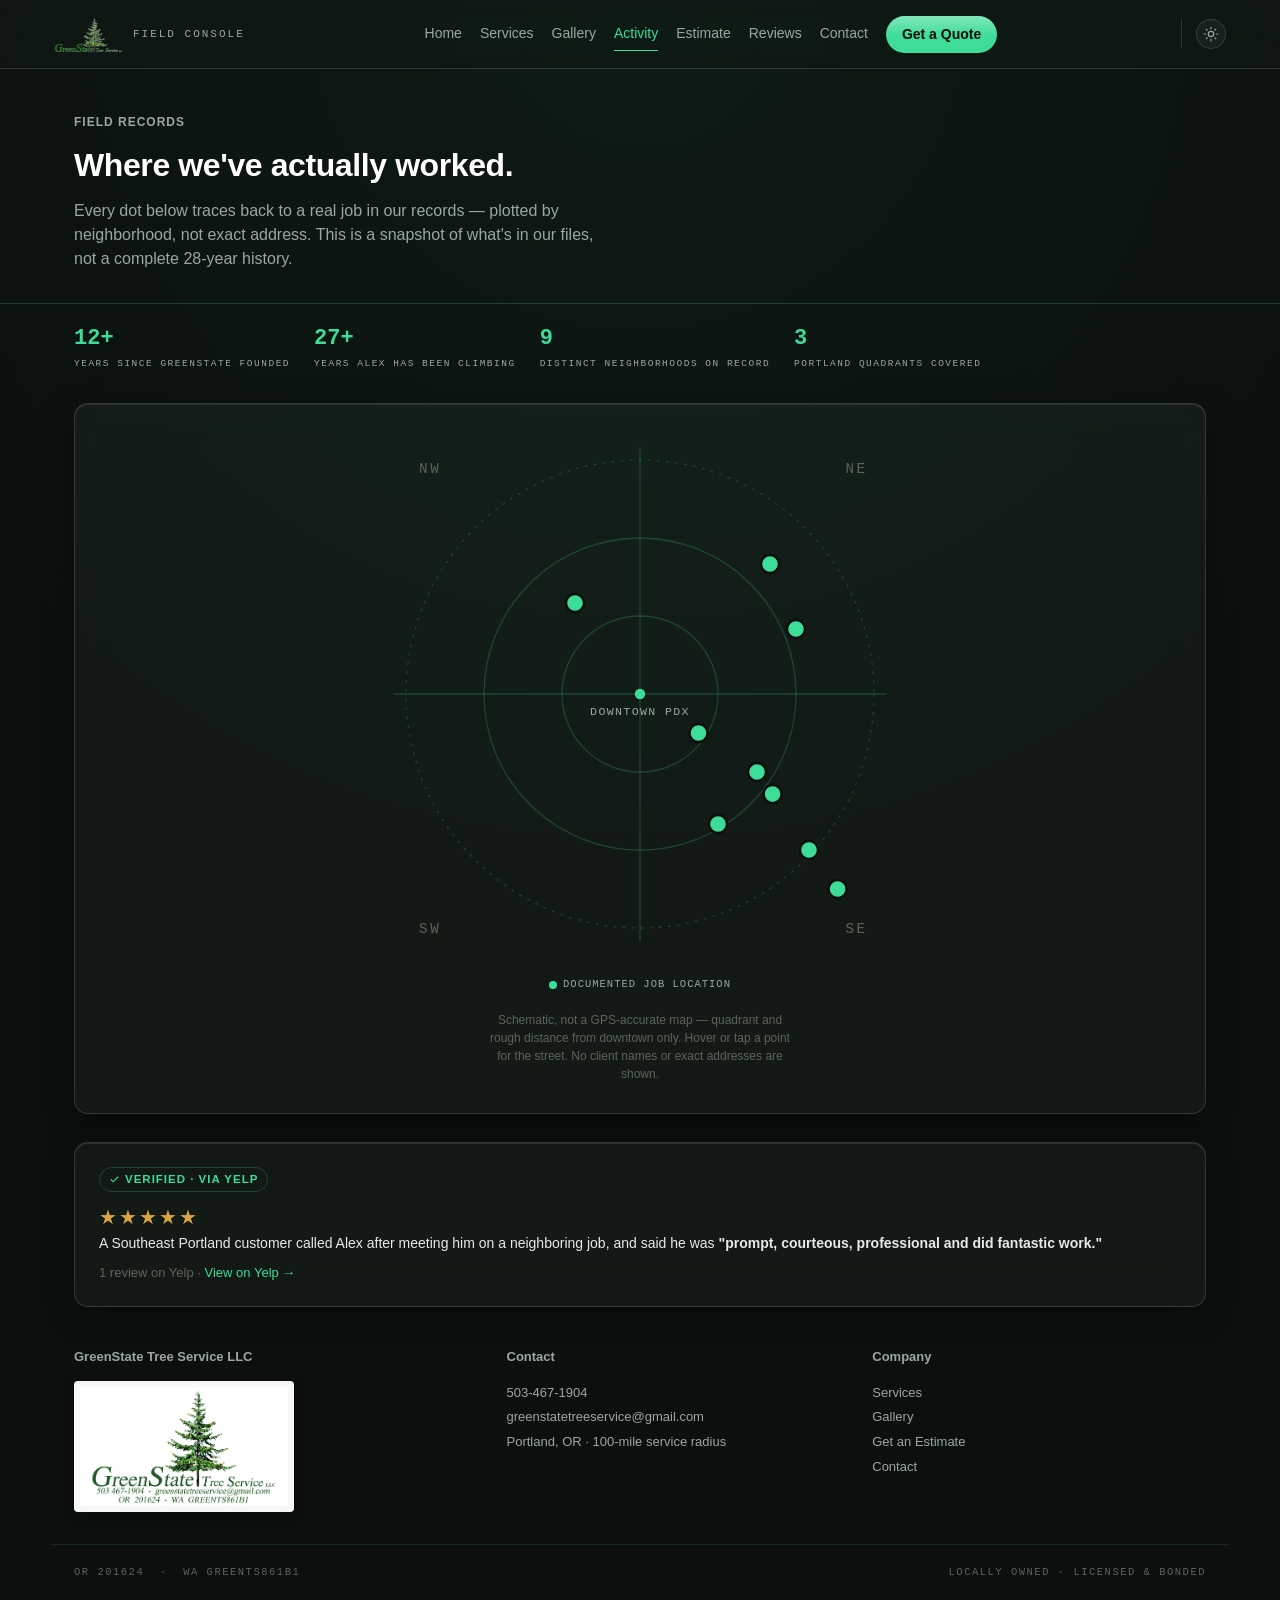
==== activity.html @ 750b6e52 "Add files via upload" ====
<!DOCTYPE html>
<html lang="en">
<head>
<meta charset="UTF-8">
<meta name="viewport" content="width=device-width, initial-scale=1.0">
<title>Service Activity — GreenState Tree Service LLC</title>
<link rel="stylesheet" href="assets/style.css">
<script>
  (function() {
    var saved = localStorage.getItem('gs-theme');
    if (saved) document.documentElement.setAttribute('data-theme', saved);
  })();
</script>
</head>
<body>

<header class="site">
  <div class="bar">
    <a class="brand" href="index.html">
      <img src="assets/greenstate-logo.png" alt="GreenState Tree Service logo">
      <span class="brand-text">Field Console</span>
    </a>
    <nav class="main">
      <a href="index.html">Home</a>
      <a href="services.html">Services</a>
      <a href="gallery.html">Gallery</a>
      <a href="activity.html" class="active">Activity</a>
      <a href="estimate.html">Estimate</a>
      <a href="feedback.html">Reviews</a>
      <a href="contact.html">Contact</a>
      <a href="estimate.html" class="cta">Get a Quote</a>
    </nav>
    <div class="util-row">
      <button class="icon-btn" id="themeToggle" aria-label="Toggle theme" title="Toggle light/dark">
        <svg class="sun" viewBox="0 0 24 24" fill="none" stroke="currentColor" stroke-width="1.8" stroke-linecap="round"><circle cx="12" cy="12" r="4"/><path d="M12 2v2M12 20v2M4.9 4.9l1.4 1.4M17.7 17.7l1.4 1.4M2 12h2M20 12h2M4.9 19.1l1.4-1.4M17.7 6.3l1.4-1.4"/></svg>
        <svg class="moon" viewBox="0 0 24 24" fill="none" stroke="currentColor" stroke-width="1.8" stroke-linecap="round"><path d="M21 12.79A9 9 0 1 1 11.21 3 7 7 0 0 0 21 12.79z"/></svg>
      </button>
      <button class="icon-btn hamburger-btn" id="hamburgerBtn" aria-label="Menu" title="Menu">
        <svg viewBox="0 0 24 24" fill="none" stroke="currentColor" stroke-width="1.8" stroke-linecap="round"><line x1="4" y1="7" x2="20" y2="7"/><line x1="4" y1="12" x2="20" y2="12"/><line x1="4" y1="17" x2="20" y2="17"/></svg>
      </button>
    </div>
  </div>
  <div class="mobile-menu" id="mobileMenu">
      <a href="index.html">Home</a>
      <a href="services.html">Services</a>
      <a href="gallery.html">Gallery</a>
      <a href="activity.html" class="active">Activity</a>
      <a href="estimate.html">Estimate</a>
      <a href="feedback.html">Reviews</a>
      <a href="contact.html">Contact</a>
      <a href="estimate.html" class="cta">Get a Quote</a>
  </div>
</header>

<div class="page-head">
  <div class="wrap">
    <div class="eyebrow">Field Records</div>
    <h1>Where we've actually worked.</h1>
    <p>Every dot below traces back to a real job in our records — plotted by neighborhood, not exact address. This is a snapshot of what's in our files, not a complete 28-year history.</p>
  </div>
</div>

<section class="wrap">
  <div class="ticker-row" style="margin-bottom:32px;">
    <div class="ticker-item"><div class="t-num" id="yearsActive">--</div><div class="t-label">Years Since GreenState Founded</div></div>
    <div class="ticker-item"><div class="t-num" id="yearsClimbing">--</div><div class="t-label">Years Alex Has Been Climbing</div></div>
    <div class="ticker-item"><div class="t-num">9</div><div class="t-label">Distinct Neighborhoods on Record</div></div>
    <div class="ticker-item"><div class="t-num">3</div><div class="t-label">Portland Quadrants Covered</div></div>
  </div>

  <div class="activity-map-wrap">
    <div class="quad-map">
      <svg viewBox="0 0 400 400">
        <!-- distance rings -->
        <circle cx="200" cy="200" r="60" fill="none" stroke="var(--line)" stroke-width="1"/>
        <circle cx="200" cy="200" r="120" fill="none" stroke="var(--line)" stroke-width="1"/>
        <circle cx="200" cy="200" r="180" fill="none" stroke="var(--line)" stroke-width="1" stroke-dasharray="2 5"/>
        <!-- quadrant dividers -->
        <line x1="200" y1="10" x2="200" y2="390" stroke="var(--line)" stroke-width="1"/>
        <line x1="10" y1="200" x2="390" y2="200" stroke="var(--line)" stroke-width="1"/>
        <!-- quadrant labels -->
        <text x="30" y="30" font-family="monospace" font-size="11" letter-spacing="2" fill="var(--ink-faint)">NW</text>
        <text x="358" y="30" font-family="monospace" font-size="11" letter-spacing="2" fill="var(--ink-faint)">NE</text>
        <text x="30" y="384" font-family="monospace" font-size="11" letter-spacing="2" fill="var(--ink-faint)">SW</text>
        <text x="358" y="384" font-family="monospace" font-size="11" letter-spacing="2" fill="var(--ink-faint)">SE</text>
        <!-- center -->
        <circle cx="200" cy="200" r="4" fill="var(--green)"/>
        <text x="200" y="216" text-anchor="middle" font-family="monospace" font-size="9" letter-spacing="1" fill="var(--ink-dim)">DOWNTOWN PDX</text>

        <!-- SE cluster -->
        <circle class="map-dot" cx="245" cy="230" r="7" data-label="SE 37th St"/>
        <circle class="map-dot" cx="260" cy="300" r="7" data-label="SE Division St"/>
        <circle class="map-dot" cx="290" cy="260" r="7" data-label="SE 87th Ave"/>
        <circle class="map-dot" cx="302" cy="277" r="7" data-label="SE 88th Ave"/>
        <circle class="map-dot" cx="330" cy="320" r="7" data-label="SE Fairoaks"/>
        <circle class="map-dot" cx="352" cy="350" r="7" data-label="Happy Valley"/>

        <!-- NE cluster -->
        <circle class="map-dot" cx="320" cy="150" r="7" data-label="NE 112th Ave"/>
        <circle class="map-dot" cx="300" cy="100" r="7" data-label="NE Chamberlain Rd"/>

        <!-- NW cluster -->
        <circle class="map-dot" cx="150" cy="130" r="7" data-label="NW Anastasia St"/>
      </svg>
      <div class="map-tooltip" id="mapTooltip"></div>
    </div>

    <div class="map-legend">
      <span><span class="dot"></span>Documented job location</span>
    </div>
    <p class="map-caption">Schematic, not a GPS-accurate map — quadrant and rough distance from downtown only. Hover or tap a point for the street. No client names or exact addresses are shown.</p>
  </div>

  <div class="review-card" style="margin-top:28px;">
    <div>
      <div class="verified-tag">
        <svg width="11" height="11" viewBox="0 0 24 24" fill="none" stroke="currentColor" stroke-width="2.5"><path d="M20 6L9 17l-5-5"/></svg>
        Verified &middot; via Yelp
      </div>
      <div class="review-stars">★★★★★</div>
      <div class="review-body">
        <p>A Southeast Portland customer called Alex after meeting him on a neighboring job, and said he was <strong>"prompt, courteous, professional and did fantastic work."</strong></p>
        <div class="review-meta">1 review on Yelp &middot; <a href="https://www.yelp.com/biz/greenstate-tree-service-portland-2" target="_blank" rel="noopener">View on Yelp &rarr;</a></div>
      </div>
    </div>
  </div>
</section>

<footer class="site">
  <div class="wrap grid">
    <div>
      <h4>GreenState Tree Service LLC</h4>
      <div class="card-mini"><img src="assets/business-card.png" alt="GreenState Tree Service business card"></div>
    </div>
    <div>
      <h4>Contact</h4>
      <p><a href="tel:5034671904">503-467-1904</a></p>
      <p><a href="mailto:greenstatetreeservice@gmail.com">greenstatetreeservice@gmail.com</a></p>
      <p>Portland, OR &middot; 100-mile service radius</p>
    </div>
    <div>
      <h4>Company</h4>
      <p><a href="services.html">Services</a></p>
      <p><a href="gallery.html">Gallery</a></p>
      <p><a href="estimate.html">Get an Estimate</a></p>
      <p><a href="contact.html">Contact</a></p>
    </div>
  </div>
  <div class="wrap footer-bottom">
    <span>OR 201624 &nbsp;·&nbsp; WA GREENTS861B1</span>
    <span>Locally Owned &middot; Licensed &amp; Bonded</span>
  </div>
</footer>

<script src="assets/common.js"></script>
<script>
  const founded = 2014, climbingSince = 1999;
  const now = new Date().getFullYear();
  document.getElementById('yearsActive').textContent = (now - founded) + '+';
  document.getElementById('yearsClimbing').textContent = (now - climbingSince) + '+';

  const dots = document.querySelectorAll('.map-dot');
  const tooltip = document.getElementById('mapTooltip');
  const mapEl = document.querySelector('.quad-map');
  dots.forEach(dot => {
    dot.addEventListener('mouseenter', (e) => {
      dot.classList.add('active');
      tooltip.textContent = dot.dataset.label;
      tooltip.classList.add('show');
    });
    dot.addEventListener('mousemove', (e) => {
      const rect = mapEl.getBoundingClientRect();
      const x = e.clientX - rect.left;
      const y = e.clientY - rect.top;
      tooltip.style.left = x + 'px';
      tooltip.style.top = y + 'px';
    });
    dot.addEventListener('mouseleave', () => {
      dot.classList.remove('active');
      tooltip.classList.remove('show');
    });
  });
</script>


</body>
</html>
---- assets/style.css ----
/* GreenState Tree Service — Field Console Design System
   Palette: graphite #0b0f0d/#121613, signal-green #3ddc97, amber #d9a441, off-white #e7ebe8
   Type: system grotesk for headers, system monospace for data/readouts */

:root {
  --bg: #0b0f0d;
  --panel: #121613;
  --panel-2: #171d19;
  --line: rgba(61,220,151,0.22);
  --line-soft: rgba(61,220,151,0.12);
  --green: #3ddc97;
  --green-dim: #2a9c6c;
  --amber: #d9a441;
  --ink: #e7ebe8;
  --ink-dim: #9aa8a1;
  --ink-faint: #5c645d;
  --white-panel: #f7f8f6;
  --mono: 'SF Mono', 'Consolas', 'Menlo', 'Liberation Mono', monospace;
  --sans: -apple-system, 'Segoe UI', 'Helvetica Neue', Arial, sans-serif;
  --radius: 4px;
  /* liquid-glass surface tokens */
  --glass-bg: rgba(255,255,255,0.045);
  --glass-bg-strong: rgba(20,26,23,0.55);
  --glass-border: rgba(255,255,255,0.14);
  --glass-shadow: 0 8px 32px rgba(0,0,0,0.35), inset 0 1px 0 rgba(255,255,255,0.09);
  --glass-blur: blur(18px) saturate(160%);
  --glass-radius: 14px;
}

html[data-theme="light"] {
  --glass-bg: rgba(255,255,255,0.55);
  --glass-bg-strong: rgba(255,255,255,0.65);
  --glass-border: rgba(20,40,30,0.14);
  --glass-shadow: 0 8px 28px rgba(20,40,30,0.10), inset 0 1px 0 rgba(255,255,255,0.7);
}

* { box-sizing: border-box; margin: 0; padding: 0; }

html { scroll-behavior: smooth; }

body {
  background: var(--bg);
  background-image:
    radial-gradient(circle at 50% 0%, rgba(61,220,151,0.06) 0%, rgba(61,220,151,0) 50%);
  color: var(--ink);
  font-family: var(--sans);
  line-height: 1.5;
  -webkit-font-smoothing: antialiased;
}

a { color: inherit; text-decoration: none; }
img { max-width: 100%; display: block; }

.wrap { max-width: 1180px; margin: 0 auto; padding: 0 24px; }

/* ---------- Header ---------- */
header.site {
  position: sticky; top: 0; z-index: 50;
  background: var(--glass-bg-strong);
  backdrop-filter: var(--glass-blur); -webkit-backdrop-filter: var(--glass-blur);
  border-bottom: 1px solid var(--glass-border);
}
header.site .bar {
  display: flex; align-items: center; justify-content: space-between;
  padding: 14px 24px;
  max-width: 1220px; margin: 0 auto;
  gap: 20px;
}
.brand { display: flex; align-items: center; gap: 10px; flex-shrink: 0; }
.brand img { height: 40px; width: auto; }
.brand-text { font-family: var(--mono); font-size: 11px; letter-spacing: 2px; color: var(--ink-dim); text-transform: uppercase; white-space: nowrap; }
nav.main { display: flex; gap: 18px; align-items: center; }
nav.main a {
  font-family: var(--sans); font-size: 14px; letter-spacing: 0px; text-transform: none;
  color: var(--ink-dim); padding: 6px 0; border-bottom: 1px solid transparent;
  transition: color .15s, border-color .15s; white-space: nowrap;
}
nav.main a:hover, nav.main a.active { color: var(--green); border-color: var(--green); }
nav.main a.cta {
  color: var(--bg); background: var(--green);
  background-image: linear-gradient(180deg, rgba(255,255,255,0.35), rgba(255,255,255,0) 55%);
  padding: 8px 16px; border-radius: 999px; font-weight: 700;
  border-bottom: none;
}
nav.main a.cta:hover { background: #55e6ac; }

/* mobile hamburger + slide-down menu (hidden on desktop) */
.hamburger-btn, .icon-btn.hamburger-btn { display: none; }
.mobile-menu {
  display: none; flex-direction: column; gap: 2px;
  max-width: 1220px; margin: 0 auto; padding: 0 24px;
  max-height: 0; overflow: hidden; transition: max-height .25s ease;
}
.mobile-menu.open { max-height: 420px; padding-bottom: 16px; }
.mobile-menu a {
  font-family: var(--sans); font-size: 15px; letter-spacing: 0px; text-transform: none;
  color: var(--ink-dim); padding: 12px 4px; border-bottom: 1px solid var(--line-soft);
}
.mobile-menu a.active { color: var(--green); }
.mobile-menu a.cta {
  margin-top: 10px; text-align: center; color: var(--bg); background: var(--green);
  border-radius: 999px; border-bottom: none; font-weight: 700;
}

/* ---------- Hero ---------- */
.hero {
  padding: 64px 0 48px;
  border-bottom: 1px solid var(--line);
  position: relative;
}
.hero .grid {
  display: grid; grid-template-columns: 1.1fr 0.9fr; gap: 56px; align-items: center;
}
.eyebrow {
  font-family: var(--sans); font-size: 12px; letter-spacing: 1px; text-transform: uppercase;
  font-weight: 600; color: var(--ink-dim); margin-bottom: 12px;
}
h1.headline {
  font-size: 44px; line-height: 1.06; font-weight: 800; letter-spacing: -0.5px;
  margin-bottom: 20px; color: #fff;
}
h1.headline em { font-style: normal; color: var(--green); }
.lede { font-size: 16px; color: var(--ink-dim); max-width: 46ch; margin-bottom: 28px; }
.btn-row { display: flex; gap: 14px; flex-wrap: wrap; }
.btn {
  font-family: var(--sans); font-size: 14px; font-weight: 600; letter-spacing: 0px; text-transform: none;
  padding: 13px 22px; border-radius: 999px; display: inline-flex; align-items: center; gap: 8px;
  transition: transform .15s, background .15s, border-color .15s;
}
.btn-primary {
  background: var(--green);
  background-image: linear-gradient(180deg, rgba(255,255,255,0.35), rgba(255,255,255,0) 55%);
  color: var(--bg); font-weight: 700;
  box-shadow: 0 6px 20px rgba(61,220,151,0.25), inset 0 1px 0 rgba(255,255,255,0.4);
}
.btn-primary:hover { background: #55e6ac; transform: translateY(-1px); }
.btn-ghost {
  border: 1px solid var(--glass-border); color: var(--ink);
  background: var(--glass-bg); backdrop-filter: var(--glass-blur); -webkit-backdrop-filter: var(--glass-blur);
  box-shadow: var(--glass-shadow);
}
.btn-ghost:hover { border-color: var(--green); color: var(--green); }

/* radar graphic, shared signature motif */
.radar { position: relative; width: 100%; max-width: 380px; margin: 0 auto; aspect-ratio: 1; }
.radar svg { width: 100%; height: 100%; }
.radar .readout {
  position: absolute; inset: 0; display: flex; flex-direction: column; align-items: center; justify-content: center;
  font-family: var(--mono); text-align: center; pointer-events: none;
}
.radar .readout .r-label { font-size: 10px; letter-spacing: 2px; color: var(--ink-dim); text-transform: uppercase; }
.radar .readout .r-num { font-size: 30px; color: var(--green); font-weight: 700; margin: 2px 0; }

/* ---------- Sections ---------- */
section { padding: 56px 0; border-bottom: 1px solid var(--line-soft); }
section:last-of-type { border-bottom: none; }
.section-head { margin-bottom: 32px; }
.section-head h2 {
  font-size: 26px; color: #fff; font-weight: 800; letter-spacing: -0.3px; margin-top: 6px;
}
.section-head p { color: var(--ink-dim); max-width: 60ch; margin-top: 8px; }

/* ---------- Service cards ---------- */
.services-grid { display: grid; grid-template-columns: repeat(3, 1fr); gap: 32px 28px; }
.svc-card {
  border-bottom: 1px solid var(--line-soft);
  padding-bottom: 22px;
}
.svc-card:hover .icon { stroke: var(--green); }
.svc-card .icon { width: 30px; height: 30px; stroke: var(--green); margin-bottom: 12px; }
.svc-card h3 { font-size: 15px; color: #fff; margin-bottom: 6px; }
.svc-card p { font-size: 13px; color: var(--ink-dim); line-height: 1.5; }
.svc-card .tag {
  font-family: var(--mono); font-size: 9.5px; letter-spacing: 1.5px; text-transform: uppercase;
  color: var(--amber); margin-top: 10px; display: block;
}

/* ---------- Stat strip ---------- */
.stat-strip { display: grid; grid-template-columns: repeat(3,1fr); gap: 1px; background: var(--glass-border); border: 1px solid var(--glass-border); border-radius: var(--glass-radius); overflow: hidden; backdrop-filter: var(--glass-blur); -webkit-backdrop-filter: var(--glass-blur); box-shadow: var(--glass-shadow); }
.stat { background: var(--glass-bg); padding: 22px 18px; text-align: center; }
.stat .n { font-family: var(--sans); font-size: 26px; color: var(--green); font-weight: 700; }
.stat .l { font-family: var(--sans); font-size: 12px; letter-spacing: 0px; text-transform: none; color: var(--ink-dim); margin-top: 6px; }

/* ---------- Footer ---------- */
footer.site { padding: 40px 0 60px; }
footer.site .grid { display: grid; grid-template-columns: 1.2fr 1fr 1fr; gap: 32px; }
footer.site h4 { font-family: var(--sans); font-size: 13px; font-weight: 600; letter-spacing: 0px; text-transform: none; color: var(--ink-dim); margin-bottom: 14px; }
footer.site .card-mini { background: var(--white-panel); border-radius: 4px; padding: 6px; width: 220px; box-shadow: 0 4px 14px rgba(0,0,0,0.35); }
footer.site .card-mini img { border-radius: 2px; }
footer.site p, footer.site a { color: var(--ink-dim); font-size: 13px; line-height: 1.9; }
footer.site a:hover { color: var(--green); }
.footer-bottom { margin-top: 32px; padding-top: 20px; border-top: 1px solid var(--line-soft); display: flex; justify-content: space-between; flex-wrap: wrap; gap: 8px; }
.footer-bottom span { font-family: var(--mono); font-size: 10.5px; letter-spacing: 1.5px; text-transform: uppercase; color: var(--ink-faint); }

/* ---------- Page header (interior pages) ---------- */
.page-head { padding: 44px 0 32px; border-bottom: 1px solid var(--line); }
.page-head .eyebrow { margin-bottom: 10px; }
.page-head h1 { font-size: 32px; color: #fff; font-weight: 800; letter-spacing: -0.4px; }
.page-head p { color: var(--ink-dim); margin-top: 10px; max-width: 60ch; }

/* ---------- Gallery ---------- */
.gallery-tabs { display: flex; gap: 8px; margin-bottom: 24px; }
.gallery-tab {
  font-family: var(--mono); font-size: 11px; letter-spacing: 1.5px; text-transform: uppercase;
  padding: 8px 16px; border: 1px solid var(--line); border-radius: 3px; color: var(--ink-dim); cursor: pointer;
}
.gallery-tab.active { color: var(--green); border-color: var(--green); background: rgba(61,220,151,0.06); }
.gallery-grid { display: grid; grid-template-columns: repeat(3, 1fr); gap: 14px; }
.g-tile {
  aspect-ratio: 4/3; border: 1px dashed var(--glass-border); border-radius: var(--glass-radius);
  background: var(--glass-bg); backdrop-filter: var(--glass-blur); -webkit-backdrop-filter: var(--glass-blur);
  display: flex; flex-direction: column; align-items: center; justify-content: center; gap: 10px;
  color: var(--ink-faint); text-align: center; padding: 16px;
}
.g-tile svg { width: 28px; height: 28px; stroke: var(--ink-faint); }
.g-tile .g-label { font-family: var(--mono); font-size: 10px; letter-spacing: 1px; text-transform: uppercase; }
.g-tile.video::after { content: "▶"; font-size: 18px; color: var(--green); }
.upload-note {
  margin-top: 28px; padding: 16px 18px; border: 1px solid var(--glass-border); border-radius: var(--glass-radius);
  background: var(--glass-bg); backdrop-filter: var(--glass-blur); -webkit-backdrop-filter: var(--glass-blur);
  font-size: 13px; color: var(--ink-dim);
}
.upload-note strong { color: var(--green); }

/* ---------- Estimate console ---------- */
.console {
  border: 1px solid var(--glass-border); border-radius: var(--glass-radius); background: var(--glass-bg);
  backdrop-filter: var(--glass-blur); -webkit-backdrop-filter: var(--glass-blur); box-shadow: var(--glass-shadow);
  display: grid; grid-template-columns: 1.1fr 0.9fr; overflow: hidden;
}
.console-form { padding: 32px; border-right: 1px solid var(--glass-border); }
.console-readout { padding: 32px; display: flex; flex-direction: column; align-items: center; justify-content: center; text-align: center; background: rgba(255,255,255,0.02); }
.field { margin-bottom: 22px; }
.cart-item {
  display: flex; justify-content: space-between; align-items: flex-start; gap: 10px;
  padding: 10px 0; border-bottom: 1px solid var(--line-soft); font-size: 13px;
}
.cart-item:last-child { border-bottom: none; }
.cart-item .ci-label { color: var(--ink); font-weight: 600; }
.cart-item .ci-sub { color: var(--ink-dim); font-size: 11.5px; margin-top: 2px; }
.cart-item .ci-price { font-family: var(--mono); color: var(--ink-dim); font-size: 12px; white-space: nowrap; }
.cart-item .ci-remove {
  background: none; border: none; color: var(--ink-faint); cursor: pointer; font-size: 16px;
  line-height: 1; padding: 0 2px;
}
.cart-item .ci-remove:hover { color: #e0554f; }
.field label {
  display: block; font-family: var(--sans); font-size: 13px; font-weight: 600; letter-spacing: 0px; text-transform: none;
  color: var(--ink-dim); margin-bottom: 8px;
}
.field select, .field input[type="text"], .field input[type="email"], .field input[type="tel"], .field textarea {
  width: 100%; background: var(--glass-bg); border: 1px solid var(--glass-border); border-radius: 10px;
  backdrop-filter: var(--glass-blur); -webkit-backdrop-filter: var(--glass-blur);
  color: var(--ink); padding: 10px 12px; font-family: var(--sans); font-size: 14px;
}
.field select:focus, .field input:focus, .field textarea:focus { outline: none; border-color: var(--green); }
.field textarea { resize: vertical; min-height: 70px; }
.chip-row { display: flex; flex-wrap: wrap; gap: 8px; }
.chip {
  font-family: var(--sans); font-size: 14px; letter-spacing: 0px;
  padding: 8px 14px; border: 1px solid var(--glass-border); border-radius: 20px; cursor: pointer;
  background: var(--glass-bg); backdrop-filter: var(--glass-blur); -webkit-backdrop-filter: var(--glass-blur);
  color: var(--ink-dim); transition: all .15s; user-select: none;
}
.chip.selected { border-color: var(--green); color: var(--green); background: rgba(61,220,151,0.1); }
.range-row { display: flex; align-items: center; gap: 14px; }
input[type="range"] { flex: 1; accent-color: var(--green); }
.range-val { font-family: var(--mono); color: var(--green); font-size: 14px; min-width: 64px; text-align: right; }

.dial { position: relative; width: 200px; height: 200px; margin-bottom: 10px; }
.dial svg { width: 100%; height: 100%; }
.readout-label { font-family: var(--sans); font-size: 12px; letter-spacing: 0.5px; text-transform: uppercase; color: var(--ink-dim); margin-top: 4px; }
.readout-price { font-family: var(--mono); font-size: 34px; color: var(--amber); font-weight: 700; margin: 6px 0; }
.readout-sub { font-family: var(--sans); font-size: 13px; color: var(--ink-faint); max-width: 30ch; line-height: 1.5; }
.readout-divider { width: 100%; height: 1px; background: var(--glass-border); margin: 22px 0; }
.readout-note { font-size: 12px; color: var(--ink-dim); line-height: 1.6; }
.readout-note strong { color: var(--ink); }

.submit-row { display: flex; align-items: center; gap: 16px; margin-top: 4px; }

/* ---------- Contact page ---------- */
.contact-grid { display: grid; grid-template-columns: 1fr 1fr; gap: 40px; }
.info-row { display: flex; gap: 14px; margin-bottom: 20px; padding-bottom: 20px; border-bottom: 1px solid var(--line-soft); }
.info-row svg { width: 20px; height: 20px; stroke: var(--green); flex-shrink: 0; margin-top: 2px; }
.info-row h4 { font-size: 13px; color: #fff; margin-bottom: 4px; }
.info-row p, .info-row a { font-size: 14px; color: var(--ink-dim); }
.map-box {
  border: 1px solid var(--line); border-radius: var(--radius); background: var(--panel);
  aspect-ratio: 1; position: relative; overflow: hidden;
}
.card-display { background: var(--white-panel); border-radius: 6px; padding: 10px; box-shadow: 0 8px 24px rgba(0,0,0,0.4); }

/* ============================================================
   LIGHT THEME — toggled via [data-theme="light"] on <html>
   ============================================================ */
html[data-theme="light"] {
  --bg: #f4f6f4;
  --panel: #ffffff;
  --panel-2: #eef2ef;
  --line: rgba(42,156,108,0.28);
  --line-soft: rgba(42,156,108,0.16);
  --green: #1f8a5a;
  --green-dim: #16613f;
  --amber: #a9711f;
  --ink: #16201b;
  --ink-dim: #4c584f;
  --ink-faint: #8b968f;
  --white-panel: #ffffff;
}
html[data-theme="light"] body {
  background-image:
    radial-gradient(circle at 50% 0%, rgba(31,138,90,0.05) 0%, rgba(31,138,90,0) 50%);
}
html[data-theme="light"] h1.headline,
html[data-theme="light"] .section-head h2,
html[data-theme="light"] .svc-card h3,
html[data-theme="light"] .page-head h1,
html[data-theme="light"] .info-row h4 { color: #0e1512; }
html[data-theme="light"] .btn-primary { color: #fff; }
html[data-theme="light"] header.site { background: rgba(244,246,244,0.92); }
html[data-theme="light"] .card-mini, html[data-theme="light"] .card-display { box-shadow: 0 4px 16px rgba(20,40,30,0.14); }

/* ---------- Theme toggle + account button ---------- */
.util-row { display: flex; align-items: center; gap: 8px; padding-left: 14px; margin-left: 4px; border-left: 1px solid var(--glass-border); flex-shrink: 0; }
.icon-btn {
  width: 30px; height: 30px; border-radius: 50%; border: 1px solid var(--glass-border);
  display: flex; align-items: center; justify-content: center; cursor: pointer;
  background: var(--glass-bg); backdrop-filter: var(--glass-blur); -webkit-backdrop-filter: var(--glass-blur);
  color: var(--ink-dim); transition: border-color .15s, color .15s;
}
.icon-btn:hover { border-color: var(--green); color: var(--green); }
.icon-btn svg { width: 16px; height: 16px; }
.icon-btn .moon { display: none; }
html[data-theme="light"] .icon-btn .sun { display: none; }
html[data-theme="light"] .icon-btn .moon { display: block; }

/* ---------- Recent work (before/after pair) ---------- */
.work-pair { display: grid; grid-template-columns: 1fr 1fr; gap: 20px; }
.work-pair figure { margin: 0; }
.work-pair img { width: 100%; border-radius: 6px; display: block; }
.work-pair figcaption { margin-top: 10px; font-size: 13px; color: var(--ink-dim); text-align: center; }

.hazard-thumbs { display: flex; gap: 8px; margin-top: 12px; }
.hazard-thumbs img {
  width: 44px; height: 44px; object-fit: cover; border-radius: 5px;
  opacity: 0.85; transition: opacity .15s, transform .15s; cursor: default;
}
.hazard-thumbs img:hover { opacity: 1; transform: scale(1.08); }

/* ---------- Learn / field notes page ---------- */
.learn-list { display: flex; flex-direction: column; gap: 48px; }
.learn-item {
  display: grid; grid-template-columns: 300px 1fr; gap: 36px; align-items: start;
  padding-bottom: 44px; border-bottom: 1px solid var(--line-soft);
}
.learn-list .learn-item:last-child { border-bottom: none; padding-bottom: 0; }
.learn-item img { width: 100%; border-radius: 8px; display: block; }
.learn-text h2 { font-size: 19px; color: #fff; margin-bottom: 10px; }
html[data-theme="light"] .learn-text h2 { color: #0e1512; }
.learn-text p { font-size: 14.5px; line-height: 1.7; color: var(--ink-dim); }

/* ---------- Our Work / project photos ---------- */
.project-list { display: flex; flex-direction: column; gap: 44px; max-width: 720px; margin: 0 auto; }
.project-item img { width: 100%; border-radius: 8px; display: block; margin-bottom: 14px; }
.project-item p { font-size: 14.5px; line-height: 1.6; color: var(--ink-dim); text-align: center; max-width: 56ch; margin: 0 auto; }

/* ---------- Review embed ---------- */
.review-card {
  border: 1px solid var(--glass-border); border-radius: var(--glass-radius); background: var(--glass-bg);
  backdrop-filter: var(--glass-blur); -webkit-backdrop-filter: var(--glass-blur); box-shadow: var(--glass-shadow);
  padding: 24px; display: flex; gap: 20px; align-items: flex-start;
}
.review-stars { font-size: 20px; color: var(--amber); letter-spacing: 2px; white-space: nowrap; }
.review-body p { font-size: 14px; color: var(--ink); line-height: 1.6; margin-bottom: 8px; }
.review-meta { font-family: var(--sans); font-size: 13px; color: var(--ink-faint); letter-spacing: 0px; }
.review-meta a { color: var(--green); }
.verified-tag {
  display: inline-flex; align-items: center; gap: 5px; font-family: var(--sans); font-size: 11.5px; font-weight: 600;
  letter-spacing: 1px; text-transform: uppercase; color: var(--green); border: 1px solid var(--line);
  padding: 3px 9px; border-radius: 20px; margin-bottom: 10px;
}

/* ---------- Ticker stats ---------- */
.ticker-row { display: flex; gap: 24px; flex-wrap: wrap; margin-top: 18px; }
.ticker-item { font-family: var(--mono); }
.ticker-item .t-num { font-size: 22px; color: var(--green); font-weight: 700; }
.ticker-item .t-label { font-size: 9.5px; letter-spacing: 1.5px; text-transform: uppercase; color: var(--ink-dim); margin-top: 2px; }

/* ---------- Activity map (schematic, not GPS-accurate) ---------- */
.activity-map-wrap {
  border: 1px solid var(--glass-border); border-radius: var(--glass-radius); background: var(--glass-bg);
  backdrop-filter: var(--glass-blur); -webkit-backdrop-filter: var(--glass-blur); box-shadow: var(--glass-shadow);
  padding: 30px;
}
.quad-map { position: relative; width: 100%; max-width: 520px; margin: 0 auto; aspect-ratio: 1; }
.quad-map svg { width: 100%; height: 100%; }
.map-dot { fill: var(--green); stroke: var(--bg); stroke-width: 2; cursor: pointer; }
.map-dot:hover, .map-dot.active { fill: var(--amber); }
.map-tooltip {
  position: absolute; pointer-events: none; background: var(--panel-2); border: 1px solid var(--line);
  border-radius: 4px; padding: 6px 10px; font-family: var(--mono); font-size: 11px; color: var(--ink);
  transform: translate(-50%, -130%); white-space: nowrap; opacity: 0; transition: opacity .1s; z-index: 10;
}
.map-tooltip.show { opacity: 1; }
.map-caption { text-align: center; font-size: 12px; color: var(--ink-faint); margin-top: 18px; max-width: 46ch; margin-left: auto; margin-right: auto; }
.map-legend { display: flex; justify-content: center; gap: 20px; margin-top: 16px; font-family: var(--mono); font-size: 10.5px; letter-spacing: 1px; text-transform: uppercase; color: var(--ink-dim); }
.map-legend span { display: inline-flex; align-items: center; gap: 6px; }
.map-legend .dot { width: 8px; height: 8px; border-radius: 50%; background: var(--green); display: inline-block; }

/* ---------- Before/after slider ---------- */
.ba-slider { position: relative; aspect-ratio: 16/9; border-radius: var(--radius); overflow: hidden; border: 1px solid var(--line); max-width: 720px; margin: 0 auto; user-select: none; }
.ba-pane { position: absolute; inset: 0; }
.ba-content {
  position: absolute; top: 50%; transform: translateY(-50%);
  display: flex; flex-direction: column; align-items: center; gap: 8px; width: 200px;
}
.ba-after .ba-content { right: 8%; }
.ba-before .ba-content { left: 8%; }
.ba-after { background: var(--panel-2); color: var(--ink-faint); }
.ba-before { background: var(--panel); color: var(--ink-faint); overflow: hidden; }
.ba-handle {
  position: absolute; top: 0; bottom: 0; left: 50%; width: 3px; background: var(--green);
  cursor: ew-resize; transform: translateX(-50%);
}
.ba-handle::after {
  content: "⇔"; position: absolute; top: 50%; left: 50%; transform: translate(-50%,-50%);
  width: 34px; height: 34px; background: var(--green); color: var(--bg); border-radius: 50%;
  display: flex; align-items: center; justify-content: center; font-size: 15px;
}
.ba-tag { position: absolute; top: 12px; font-family: var(--mono); font-size: 10px; letter-spacing: 1.5px; text-transform: uppercase; padding: 4px 10px; border-radius: 20px; background: rgba(0,0,0,0.5); color: var(--ink); }
.ba-tag.left { left: 12px; }
.ba-tag.right { right: 12px; }

/* ---------- Resume-estimate banner ---------- */
.resume-banner {
  display: none; align-items: center; justify-content: space-between; gap: 16px;
  background: var(--glass-bg); border: 1px solid var(--glass-border); border-radius: var(--glass-radius);
  backdrop-filter: var(--glass-blur); -webkit-backdrop-filter: var(--glass-blur);
  padding: 14px 18px; margin-bottom: 24px; font-size: 13px; color: var(--ink-dim);
}
.resume-banner.show { display: flex; }
.resume-banner strong { color: var(--ink); }
.resume-actions { display: flex; gap: 10px; flex-shrink: 0; }
.resume-actions button {
  font-family: var(--sans); font-size: 13px; letter-spacing: 0px; text-transform: none;
  padding: 7px 12px; border-radius: 999px; border: 1px solid var(--glass-border); background: var(--glass-bg); color: var(--ink-dim); cursor: pointer;
}
.resume-actions button.primary { border-color: var(--green); color: var(--green); }

/* ---------- Feedback page ---------- */
.stage-tabs { display: flex; gap: 10px; margin-bottom: 32px; }
.stage-tab {
  flex: 1; border: 1px solid var(--glass-border); border-radius: var(--glass-radius); padding: 20px; cursor: pointer;
  background: var(--glass-bg); backdrop-filter: var(--glass-blur); -webkit-backdrop-filter: var(--glass-blur);
  transition: border-color .15s;
}
.stage-tab:hover, .stage-tab.active { border-color: var(--green); }
.stage-tab .eyebrow { margin-bottom: 8px; }
.stage-tab h3 { font-size: 16px; color: #fff; margin-bottom: 4px; }
html[data-theme="light"] .stage-tab h3 { color: #0e1512; }
.stage-tab p { font-size: 12.5px; color: var(--ink-dim); }
.stage-panel { display: none; }
.stage-panel.active { display: block; }
.star-picker { display: flex; gap: 6px; margin-bottom: 4px; }
.star-picker span { font-size: 26px; color: var(--ink-faint); cursor: pointer; transition: color .1s; }
.star-picker span.on { color: var(--amber); }

@media (max-width: 980px) {
  .hero .grid { grid-template-columns: 1fr; }
  .services-grid { grid-template-columns: 1fr 1fr; }
  .stat-strip { grid-template-columns: 1fr; }
  .work-pair { grid-template-columns: 1fr; }
  .learn-item { grid-template-columns: 1fr; gap: 18px; }
  footer.site .grid { grid-template-columns: 1fr; }
  .console { grid-template-columns: 1fr; }
  .console-form { border-right: none; border-bottom: 1px solid var(--line); }
  .contact-grid { grid-template-columns: 1fr; }
  .gallery-grid { grid-template-columns: 1fr 1fr; }
  nav.main { display: none; }
  .hamburger-btn, .icon-btn.hamburger-btn { display: flex; }
  .mobile-menu { display: flex; }
  h1.headline { font-size: 32px; }
  .review-card { flex-direction: column; }
  .stage-tabs { flex-direction: column; }
  .ticker-row { gap: 16px; }
}
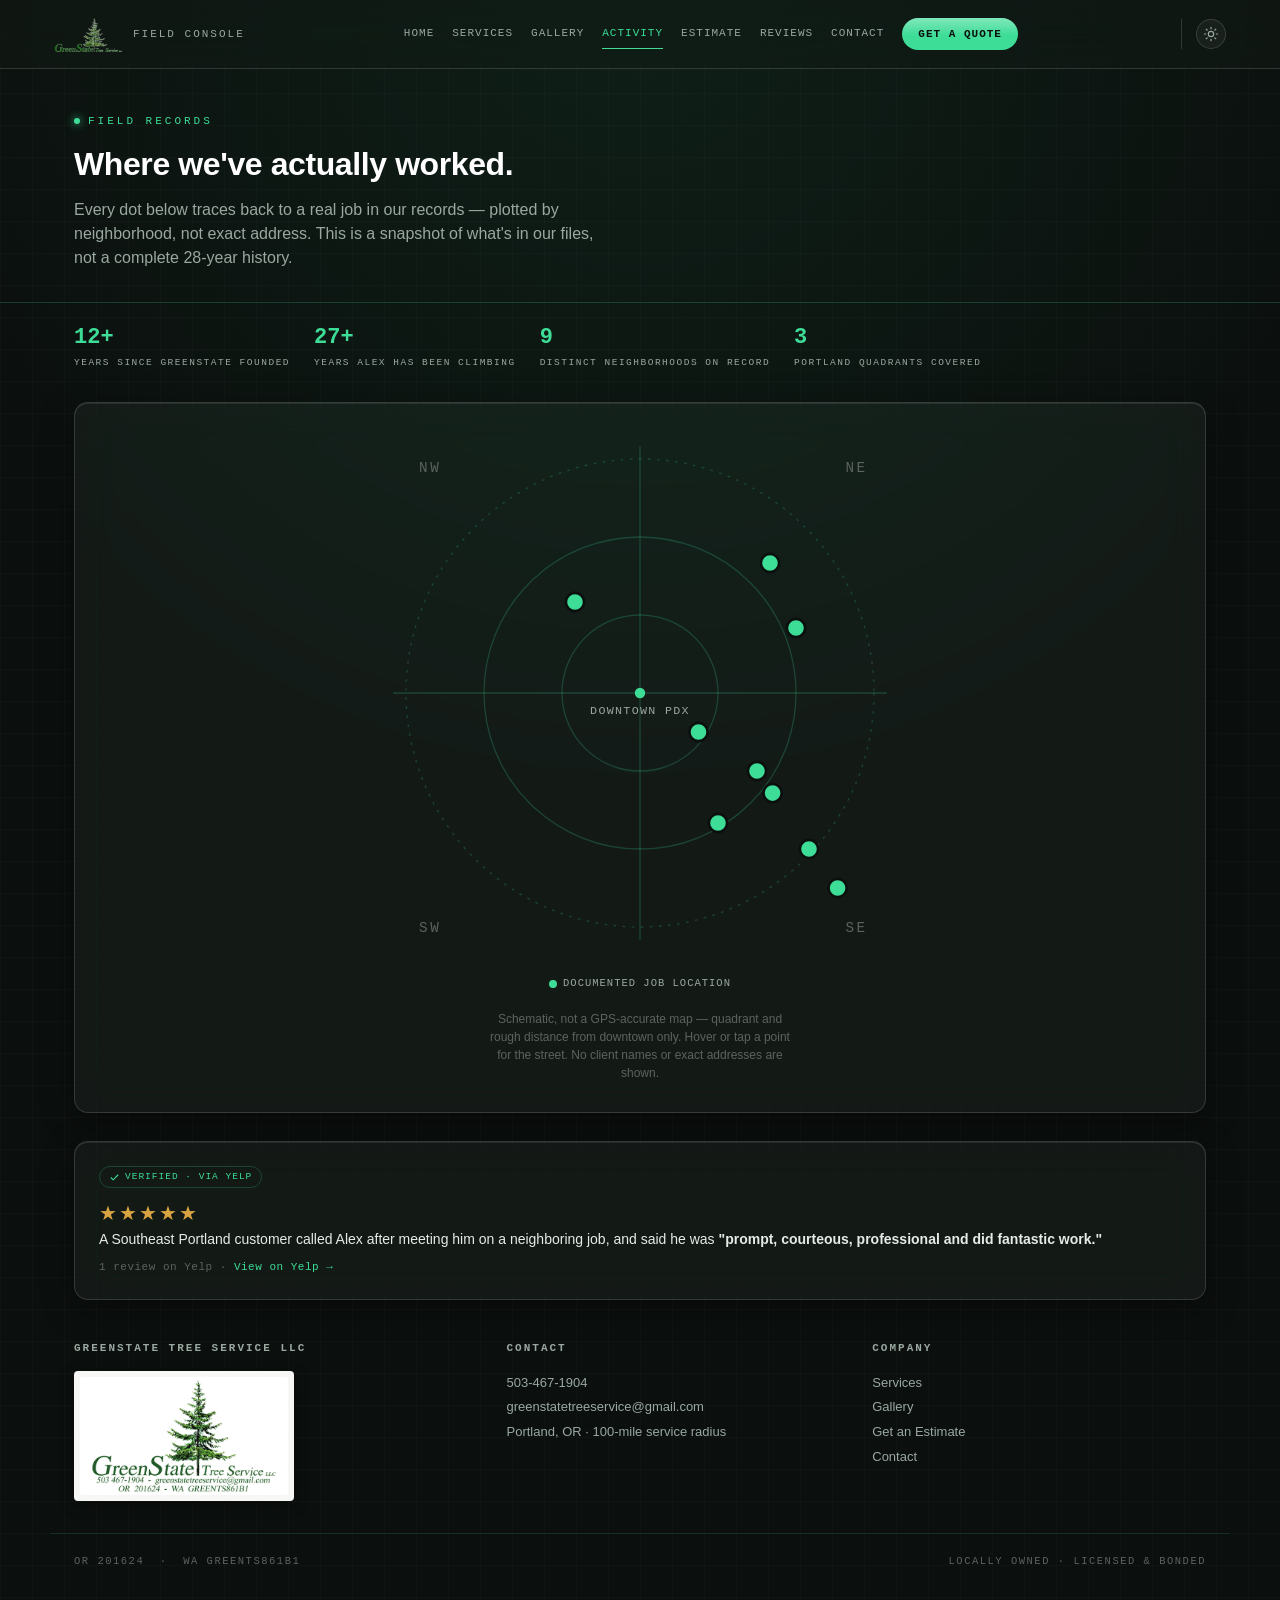
==== commit d8552f5c: "Add files via upload" ====
--- a/activity.html
+++ b/activity.html
@@ -4,7 +4,469 @@
 <meta charset="UTF-8">
 <meta name="viewport" content="width=device-width, initial-scale=1.0">
 <title>Service Activity — GreenState Tree Service LLC</title>
-<link rel="stylesheet" href="assets/style.css">
+<style>
+/* GreenState Tree Service — Field Console Design System
+   Palette: graphite #0b0f0d/#121613, signal-green #3ddc97, amber #d9a441, off-white #e7ebe8
+   Type: system grotesk for headers, system monospace for data/readouts */
+
+:root {
+  --bg: #0b0f0d;
+  --panel: #121613;
+  --panel-2: #171d19;
+  --line: rgba(61,220,151,0.22);
+  --line-soft: rgba(61,220,151,0.12);
+  --green: #3ddc97;
+  --green-dim: #2a9c6c;
+  --amber: #d9a441;
+  --ink: #e7ebe8;
+  --ink-dim: #9aa8a1;
+  --ink-faint: #5c645d;
+  --white-panel: #f7f8f6;
+  --mono: 'SF Mono', 'Consolas', 'Menlo', 'Liberation Mono', monospace;
+  --sans: -apple-system, 'Segoe UI', 'Helvetica Neue', Arial, sans-serif;
+  --radius: 4px;
+  /* liquid-glass surface tokens */
+  --glass-bg: rgba(255,255,255,0.045);
+  --glass-bg-strong: rgba(20,26,23,0.55);
+  --glass-border: rgba(255,255,255,0.14);
+  --glass-shadow: 0 8px 32px rgba(0,0,0,0.35), inset 0 1px 0 rgba(255,255,255,0.09);
+  --glass-blur: blur(18px) saturate(160%);
+  --glass-radius: 14px;
+}
+
+html[data-theme="light"] {
+  --glass-bg: rgba(255,255,255,0.55);
+  --glass-bg-strong: rgba(255,255,255,0.65);
+  --glass-border: rgba(20,40,30,0.14);
+  --glass-shadow: 0 8px 28px rgba(20,40,30,0.10), inset 0 1px 0 rgba(255,255,255,0.7);
+}
+
+* { box-sizing: border-box; margin: 0; padding: 0; }
+
+html { scroll-behavior: smooth; }
+
+body {
+  background: var(--bg);
+  background-image:
+    radial-gradient(circle at 50% 0%, rgba(61,220,151,0.08) 0%, rgba(61,220,151,0) 45%),
+    repeating-linear-gradient(0deg, rgba(255,255,255,0.02) 0px, rgba(255,255,255,0.02) 1px, transparent 1px, transparent 32px),
+    repeating-linear-gradient(90deg, rgba(255,255,255,0.02) 0px, rgba(255,255,255,0.02) 1px, transparent 1px, transparent 32px);
+  color: var(--ink);
+  font-family: var(--sans);
+  line-height: 1.5;
+  -webkit-font-smoothing: antialiased;
+}
+
+a { color: inherit; text-decoration: none; }
+img { max-width: 100%; display: block; }
+
+.wrap { max-width: 1180px; margin: 0 auto; padding: 0 24px; }
+
+/* ---------- Header ---------- */
+header.site {
+  position: sticky; top: 0; z-index: 50;
+  background: var(--glass-bg-strong);
+  backdrop-filter: var(--glass-blur); -webkit-backdrop-filter: var(--glass-blur);
+  border-bottom: 1px solid var(--glass-border);
+}
+header.site .bar {
+  display: flex; align-items: center; justify-content: space-between;
+  padding: 14px 24px;
+  max-width: 1220px; margin: 0 auto;
+  gap: 20px;
+}
+.brand { display: flex; align-items: center; gap: 10px; flex-shrink: 0; }
+.brand img { height: 40px; width: auto; }
+.brand-text { font-family: var(--mono); font-size: 11px; letter-spacing: 2px; color: var(--ink-dim); text-transform: uppercase; white-space: nowrap; }
+nav.main { display: flex; gap: 18px; align-items: center; }
+nav.main a {
+  font-family: var(--mono); font-size: 11px; letter-spacing: 1px; text-transform: uppercase;
+  color: var(--ink-dim); padding: 6px 0; border-bottom: 1px solid transparent;
+  transition: color .15s, border-color .15s; white-space: nowrap;
+}
+nav.main a:hover, nav.main a.active { color: var(--green); border-color: var(--green); }
+nav.main a.cta {
+  color: var(--bg); background: var(--green);
+  background-image: linear-gradient(180deg, rgba(255,255,255,0.35), rgba(255,255,255,0) 55%);
+  padding: 8px 16px; border-radius: 999px; font-weight: 700;
+  border-bottom: none;
+}
+nav.main a.cta:hover { background: #55e6ac; }
+
+/* mobile hamburger + slide-down menu (hidden on desktop) */
+.hamburger-btn, .icon-btn.hamburger-btn { display: none; }
+.mobile-menu {
+  display: none; flex-direction: column; gap: 2px;
+  max-width: 1220px; margin: 0 auto; padding: 0 24px;
+  max-height: 0; overflow: hidden; transition: max-height .25s ease;
+}
+.mobile-menu.open { max-height: 420px; padding-bottom: 16px; }
+.mobile-menu a {
+  font-family: var(--mono); font-size: 12.5px; letter-spacing: 1px; text-transform: uppercase;
+  color: var(--ink-dim); padding: 12px 4px; border-bottom: 1px solid var(--line-soft);
+}
+.mobile-menu a.active { color: var(--green); }
+.mobile-menu a.cta {
+  margin-top: 10px; text-align: center; color: var(--bg); background: var(--green);
+  border-radius: 999px; border-bottom: none; font-weight: 700;
+}
+
+/* ---------- Hero ---------- */
+.hero {
+  padding: 64px 0 48px;
+  border-bottom: 1px solid var(--line);
+  position: relative;
+}
+.hero .grid {
+  display: grid; grid-template-columns: 1.1fr 0.9fr; gap: 56px; align-items: center;
+}
+.eyebrow {
+  font-family: var(--mono); font-size: 11px; letter-spacing: 3px; text-transform: uppercase;
+  color: var(--green); margin-bottom: 14px; display: flex; align-items: center; gap: 8px;
+}
+.eyebrow::before { content: ""; width: 6px; height: 6px; border-radius: 50%; background: var(--green); box-shadow: 0 0 8px var(--green); }
+h1.headline {
+  font-size: 44px; line-height: 1.06; font-weight: 800; letter-spacing: -0.5px;
+  margin-bottom: 20px; color: #fff;
+}
+h1.headline em { font-style: normal; color: var(--green); }
+.lede { font-size: 16px; color: var(--ink-dim); max-width: 46ch; margin-bottom: 28px; }
+.btn-row { display: flex; gap: 14px; flex-wrap: wrap; }
+.btn {
+  font-family: var(--mono); font-size: 12px; letter-spacing: 1.5px; text-transform: uppercase;
+  padding: 13px 22px; border-radius: 999px; display: inline-flex; align-items: center; gap: 8px;
+  transition: transform .15s, background .15s, border-color .15s;
+}
+.btn-primary {
+  background: var(--green);
+  background-image: linear-gradient(180deg, rgba(255,255,255,0.35), rgba(255,255,255,0) 55%);
+  color: var(--bg); font-weight: 700;
+  box-shadow: 0 6px 20px rgba(61,220,151,0.25), inset 0 1px 0 rgba(255,255,255,0.4);
+}
+.btn-primary:hover { background: #55e6ac; transform: translateY(-1px); }
+.btn-ghost {
+  border: 1px solid var(--glass-border); color: var(--ink);
+  background: var(--glass-bg); backdrop-filter: var(--glass-blur); -webkit-backdrop-filter: var(--glass-blur);
+  box-shadow: var(--glass-shadow);
+}
+.btn-ghost:hover { border-color: var(--green); color: var(--green); }
+
+/* radar graphic, shared signature motif */
+.radar { position: relative; width: 100%; max-width: 380px; margin: 0 auto; aspect-ratio: 1; }
+.radar svg { width: 100%; height: 100%; }
+.radar .readout {
+  position: absolute; inset: 0; display: flex; flex-direction: column; align-items: center; justify-content: center;
+  font-family: var(--mono); text-align: center; pointer-events: none;
+}
+.radar .readout .r-label { font-size: 10px; letter-spacing: 2px; color: var(--ink-dim); text-transform: uppercase; }
+.radar .readout .r-num { font-size: 30px; color: var(--green); font-weight: 700; margin: 2px 0; }
+
+/* ---------- Sections ---------- */
+section { padding: 56px 0; border-bottom: 1px solid var(--line-soft); }
+section:last-of-type { border-bottom: none; }
+.section-head { margin-bottom: 32px; }
+.section-head h2 {
+  font-size: 26px; color: #fff; font-weight: 800; letter-spacing: -0.3px; margin-top: 6px;
+}
+.section-head p { color: var(--ink-dim); max-width: 60ch; margin-top: 8px; }
+
+/* ---------- Service cards ---------- */
+.services-grid { display: grid; grid-template-columns: repeat(3, 1fr); gap: 14px; }
+.svc-card {
+  background: var(--glass-bg); border: 1px solid var(--glass-border); border-radius: var(--glass-radius);
+  backdrop-filter: var(--glass-blur); -webkit-backdrop-filter: var(--glass-blur); box-shadow: var(--glass-shadow);
+  padding: 20px; transition: border-color .15s, transform .15s;
+}
+.svc-card:hover { border-color: var(--green); transform: translateY(-2px); }
+.svc-card .icon { width: 30px; height: 30px; stroke: var(--green); margin-bottom: 12px; }
+.svc-card h3 { font-size: 15px; color: #fff; margin-bottom: 6px; }
+.svc-card p { font-size: 13px; color: var(--ink-dim); line-height: 1.5; }
+.svc-card .tag {
+  font-family: var(--mono); font-size: 9.5px; letter-spacing: 1.5px; text-transform: uppercase;
+  color: var(--amber); margin-top: 10px; display: block;
+}
+
+/* ---------- Stat strip ---------- */
+.stat-strip { display: grid; grid-template-columns: repeat(4,1fr); gap: 1px; background: var(--glass-border); border: 1px solid var(--glass-border); border-radius: var(--glass-radius); overflow: hidden; backdrop-filter: var(--glass-blur); -webkit-backdrop-filter: var(--glass-blur); box-shadow: var(--glass-shadow); }
+.stat { background: var(--glass-bg); padding: 22px 18px; text-align: center; }
+.stat .n { font-family: var(--mono); font-size: 26px; color: var(--green); font-weight: 700; }
+.stat .l { font-family: var(--mono); font-size: 9.5px; letter-spacing: 1.5px; text-transform: uppercase; color: var(--ink-dim); margin-top: 6px; }
+
+/* ---------- Footer ---------- */
+footer.site { padding: 40px 0 60px; }
+footer.site .grid { display: grid; grid-template-columns: 1.2fr 1fr 1fr; gap: 32px; }
+footer.site h4 { font-family: var(--mono); font-size: 11px; letter-spacing: 2px; text-transform: uppercase; color: var(--ink-dim); margin-bottom: 14px; }
+footer.site .card-mini { background: var(--white-panel); border-radius: 4px; padding: 6px; width: 220px; box-shadow: 0 4px 14px rgba(0,0,0,0.35); }
+footer.site .card-mini img { border-radius: 2px; }
+footer.site p, footer.site a { color: var(--ink-dim); font-size: 13px; line-height: 1.9; }
+footer.site a:hover { color: var(--green); }
+.footer-bottom { margin-top: 32px; padding-top: 20px; border-top: 1px solid var(--line-soft); display: flex; justify-content: space-between; flex-wrap: wrap; gap: 8px; }
+.footer-bottom span { font-family: var(--mono); font-size: 10.5px; letter-spacing: 1.5px; text-transform: uppercase; color: var(--ink-faint); }
+
+/* ---------- Page header (interior pages) ---------- */
+.page-head { padding: 44px 0 32px; border-bottom: 1px solid var(--line); }
+.page-head .eyebrow { margin-bottom: 10px; }
+.page-head h1 { font-size: 32px; color: #fff; font-weight: 800; letter-spacing: -0.4px; }
+.page-head p { color: var(--ink-dim); margin-top: 10px; max-width: 60ch; }
+
+/* ---------- Gallery ---------- */
+.gallery-tabs { display: flex; gap: 8px; margin-bottom: 24px; }
+.gallery-tab {
+  font-family: var(--mono); font-size: 11px; letter-spacing: 1.5px; text-transform: uppercase;
+  padding: 8px 16px; border: 1px solid var(--line); border-radius: 3px; color: var(--ink-dim); cursor: pointer;
+}
+.gallery-tab.active { color: var(--green); border-color: var(--green); background: rgba(61,220,151,0.06); }
+.gallery-grid { display: grid; grid-template-columns: repeat(3, 1fr); gap: 14px; }
+.g-tile {
+  aspect-ratio: 4/3; border: 1px dashed var(--glass-border); border-radius: var(--glass-radius);
+  background: var(--glass-bg); backdrop-filter: var(--glass-blur); -webkit-backdrop-filter: var(--glass-blur);
+  display: flex; flex-direction: column; align-items: center; justify-content: center; gap: 10px;
+  color: var(--ink-faint); text-align: center; padding: 16px;
+}
+.g-tile svg { width: 28px; height: 28px; stroke: var(--ink-faint); }
+.g-tile .g-label { font-family: var(--mono); font-size: 10px; letter-spacing: 1px; text-transform: uppercase; }
+.g-tile.video::after { content: "▶"; font-size: 18px; color: var(--green); }
+.upload-note {
+  margin-top: 28px; padding: 16px 18px; border: 1px solid var(--glass-border); border-radius: var(--glass-radius);
+  background: var(--glass-bg); backdrop-filter: var(--glass-blur); -webkit-backdrop-filter: var(--glass-blur);
+  font-size: 13px; color: var(--ink-dim);
+}
+.upload-note strong { color: var(--green); }
+
+/* ---------- Estimate console ---------- */
+.console {
+  border: 1px solid var(--glass-border); border-radius: var(--glass-radius); background: var(--glass-bg);
+  backdrop-filter: var(--glass-blur); -webkit-backdrop-filter: var(--glass-blur); box-shadow: var(--glass-shadow);
+  display: grid; grid-template-columns: 1.1fr 0.9fr; overflow: hidden;
+}
+.console-form { padding: 32px; border-right: 1px solid var(--glass-border); }
+.console-readout { padding: 32px; display: flex; flex-direction: column; align-items: center; justify-content: center; text-align: center; background: rgba(255,255,255,0.02); }
+.field { margin-bottom: 22px; }
+.cart-item {
+  display: flex; justify-content: space-between; align-items: flex-start; gap: 10px;
+  padding: 10px 0; border-bottom: 1px solid var(--line-soft); font-size: 13px;
+}
+.cart-item:last-child { border-bottom: none; }
+.cart-item .ci-label { color: var(--ink); font-weight: 600; }
+.cart-item .ci-sub { color: var(--ink-dim); font-size: 11.5px; margin-top: 2px; }
+.cart-item .ci-price { font-family: var(--mono); color: var(--ink-dim); font-size: 12px; white-space: nowrap; }
+.cart-item .ci-remove {
+  background: none; border: none; color: var(--ink-faint); cursor: pointer; font-size: 16px;
+  line-height: 1; padding: 0 2px;
+}
+.cart-item .ci-remove:hover { color: #e0554f; }
+.field label {
+  display: block; font-family: var(--mono); font-size: 10.5px; letter-spacing: 1.5px; text-transform: uppercase;
+  color: var(--ink-dim); margin-bottom: 8px;
+}
+.field select, .field input[type="text"], .field input[type="email"], .field input[type="tel"], .field textarea {
+  width: 100%; background: var(--glass-bg); border: 1px solid var(--glass-border); border-radius: 10px;
+  backdrop-filter: var(--glass-blur); -webkit-backdrop-filter: var(--glass-blur);
+  color: var(--ink); padding: 10px 12px; font-family: var(--sans); font-size: 14px;
+}
+.field select:focus, .field input:focus, .field textarea:focus { outline: none; border-color: var(--green); }
+.field textarea { resize: vertical; min-height: 70px; }
+.chip-row { display: flex; flex-wrap: wrap; gap: 8px; }
+.chip {
+  font-family: var(--mono); font-size: 11.5px; letter-spacing: 0.5px;
+  padding: 8px 14px; border: 1px solid var(--glass-border); border-radius: 20px; cursor: pointer;
+  background: var(--glass-bg); backdrop-filter: var(--glass-blur); -webkit-backdrop-filter: var(--glass-blur);
+  color: var(--ink-dim); transition: all .15s; user-select: none;
+}
+.chip.selected { border-color: var(--green); color: var(--green); background: rgba(61,220,151,0.1); }
+.range-row { display: flex; align-items: center; gap: 14px; }
+input[type="range"] { flex: 1; accent-color: var(--green); }
+.range-val { font-family: var(--mono); color: var(--green); font-size: 14px; min-width: 64px; text-align: right; }
+
+.dial { position: relative; width: 200px; height: 200px; margin-bottom: 10px; }
+.dial svg { width: 100%; height: 100%; }
+.readout-label { font-family: var(--mono); font-size: 10.5px; letter-spacing: 2px; text-transform: uppercase; color: var(--ink-dim); margin-top: 4px; }
+.readout-price { font-family: var(--mono); font-size: 34px; color: var(--amber); font-weight: 700; margin: 6px 0; }
+.readout-sub { font-family: var(--mono); font-size: 11px; color: var(--ink-faint); max-width: 30ch; line-height: 1.5; }
+.readout-divider { width: 100%; height: 1px; background: var(--glass-border); margin: 22px 0; }
+.readout-note { font-size: 12px; color: var(--ink-dim); line-height: 1.6; }
+.readout-note strong { color: var(--ink); }
+
+.submit-row { display: flex; align-items: center; gap: 16px; margin-top: 4px; }
+
+/* ---------- Contact page ---------- */
+.contact-grid { display: grid; grid-template-columns: 1fr 1fr; gap: 40px; }
+.info-row { display: flex; gap: 14px; margin-bottom: 20px; padding-bottom: 20px; border-bottom: 1px solid var(--line-soft); }
+.info-row svg { width: 20px; height: 20px; stroke: var(--green); flex-shrink: 0; margin-top: 2px; }
+.info-row h4 { font-size: 13px; color: #fff; margin-bottom: 4px; }
+.info-row p, .info-row a { font-size: 14px; color: var(--ink-dim); }
+.map-box {
+  border: 1px solid var(--line); border-radius: var(--radius); background: var(--panel);
+  aspect-ratio: 1; position: relative; overflow: hidden;
+}
+.card-display { background: var(--white-panel); border-radius: 6px; padding: 10px; box-shadow: 0 8px 24px rgba(0,0,0,0.4); }
+
+/* ============================================================
+   LIGHT THEME — toggled via [data-theme="light"] on <html>
+   ============================================================ */
+html[data-theme="light"] {
+  --bg: #f4f6f4;
+  --panel: #ffffff;
+  --panel-2: #eef2ef;
+  --line: rgba(42,156,108,0.28);
+  --line-soft: rgba(42,156,108,0.16);
+  --green: #1f8a5a;
+  --green-dim: #16613f;
+  --amber: #a9711f;
+  --ink: #16201b;
+  --ink-dim: #4c584f;
+  --ink-faint: #8b968f;
+  --white-panel: #ffffff;
+}
+html[data-theme="light"] body {
+  background-image:
+    radial-gradient(circle at 50% 0%, rgba(31,138,90,0.06) 0%, rgba(31,138,90,0) 45%),
+    repeating-linear-gradient(0deg, rgba(0,0,0,0.025) 0px, rgba(0,0,0,0.025) 1px, transparent 1px, transparent 32px),
+    repeating-linear-gradient(90deg, rgba(0,0,0,0.025) 0px, rgba(0,0,0,0.025) 1px, transparent 1px, transparent 32px);
+}
+html[data-theme="light"] h1.headline,
+html[data-theme="light"] .section-head h2,
+html[data-theme="light"] .svc-card h3,
+html[data-theme="light"] .page-head h1,
+html[data-theme="light"] .info-row h4 { color: #0e1512; }
+html[data-theme="light"] .btn-primary { color: #fff; }
+html[data-theme="light"] header.site { background: rgba(244,246,244,0.92); }
+html[data-theme="light"] .card-mini, html[data-theme="light"] .card-display { box-shadow: 0 4px 16px rgba(20,40,30,0.14); }
+
+/* ---------- Theme toggle + account button ---------- */
+.util-row { display: flex; align-items: center; gap: 8px; padding-left: 14px; margin-left: 4px; border-left: 1px solid var(--glass-border); flex-shrink: 0; }
+.icon-btn {
+  width: 30px; height: 30px; border-radius: 50%; border: 1px solid var(--glass-border);
+  display: flex; align-items: center; justify-content: center; cursor: pointer;
+  background: var(--glass-bg); backdrop-filter: var(--glass-blur); -webkit-backdrop-filter: var(--glass-blur);
+  color: var(--ink-dim); transition: border-color .15s, color .15s;
+}
+.icon-btn:hover { border-color: var(--green); color: var(--green); }
+.icon-btn svg { width: 16px; height: 16px; }
+.icon-btn .moon { display: none; }
+html[data-theme="light"] .icon-btn .sun { display: none; }
+html[data-theme="light"] .icon-btn .moon { display: block; }
+
+/* ---------- Review embed ---------- */
+.review-card {
+  border: 1px solid var(--glass-border); border-radius: var(--glass-radius); background: var(--glass-bg);
+  backdrop-filter: var(--glass-blur); -webkit-backdrop-filter: var(--glass-blur); box-shadow: var(--glass-shadow);
+  padding: 24px; display: flex; gap: 20px; align-items: flex-start;
+}
+.review-stars { font-size: 20px; color: var(--amber); letter-spacing: 2px; white-space: nowrap; }
+.review-body p { font-size: 14px; color: var(--ink); line-height: 1.6; margin-bottom: 8px; }
+.review-meta { font-family: var(--mono); font-size: 11px; color: var(--ink-faint); letter-spacing: 0.5px; }
+.review-meta a { color: var(--green); }
+.verified-tag {
+  display: inline-flex; align-items: center; gap: 5px; font-family: var(--mono); font-size: 9.5px;
+  letter-spacing: 1px; text-transform: uppercase; color: var(--green); border: 1px solid var(--line);
+  padding: 3px 9px; border-radius: 20px; margin-bottom: 10px;
+}
+
+/* ---------- Ticker stats ---------- */
+.ticker-row { display: flex; gap: 24px; flex-wrap: wrap; margin-top: 18px; }
+.ticker-item { font-family: var(--mono); }
+.ticker-item .t-num { font-size: 22px; color: var(--green); font-weight: 700; }
+.ticker-item .t-label { font-size: 9.5px; letter-spacing: 1.5px; text-transform: uppercase; color: var(--ink-dim); margin-top: 2px; }
+
+/* ---------- Activity map (schematic, not GPS-accurate) ---------- */
+.activity-map-wrap {
+  border: 1px solid var(--glass-border); border-radius: var(--glass-radius); background: var(--glass-bg);
+  backdrop-filter: var(--glass-blur); -webkit-backdrop-filter: var(--glass-blur); box-shadow: var(--glass-shadow);
+  padding: 30px;
+}
+.quad-map { position: relative; width: 100%; max-width: 520px; margin: 0 auto; aspect-ratio: 1; }
+.quad-map svg { width: 100%; height: 100%; }
+.map-dot { fill: var(--green); stroke: var(--bg); stroke-width: 2; cursor: pointer; }
+.map-dot:hover, .map-dot.active { fill: var(--amber); }
+.map-tooltip {
+  position: absolute; pointer-events: none; background: var(--panel-2); border: 1px solid var(--line);
+  border-radius: 4px; padding: 6px 10px; font-family: var(--mono); font-size: 11px; color: var(--ink);
+  transform: translate(-50%, -130%); white-space: nowrap; opacity: 0; transition: opacity .1s; z-index: 10;
+}
+.map-tooltip.show { opacity: 1; }
+.map-caption { text-align: center; font-size: 12px; color: var(--ink-faint); margin-top: 18px; max-width: 46ch; margin-left: auto; margin-right: auto; }
+.map-legend { display: flex; justify-content: center; gap: 20px; margin-top: 16px; font-family: var(--mono); font-size: 10.5px; letter-spacing: 1px; text-transform: uppercase; color: var(--ink-dim); }
+.map-legend span { display: inline-flex; align-items: center; gap: 6px; }
+.map-legend .dot { width: 8px; height: 8px; border-radius: 50%; background: var(--green); display: inline-block; }
+
+/* ---------- Before/after slider ---------- */
+.ba-slider { position: relative; aspect-ratio: 16/9; border-radius: var(--radius); overflow: hidden; border: 1px solid var(--line); max-width: 720px; margin: 0 auto; user-select: none; }
+.ba-pane { position: absolute; inset: 0; }
+.ba-content {
+  position: absolute; top: 50%; transform: translateY(-50%);
+  display: flex; flex-direction: column; align-items: center; gap: 8px; width: 200px;
+}
+.ba-after .ba-content { right: 8%; }
+.ba-before .ba-content { left: 8%; }
+.ba-after { background: var(--panel-2); color: var(--ink-faint); }
+.ba-before { background: var(--panel); color: var(--ink-faint); overflow: hidden; }
+.ba-handle {
+  position: absolute; top: 0; bottom: 0; left: 50%; width: 3px; background: var(--green);
+  cursor: ew-resize; transform: translateX(-50%);
+}
+.ba-handle::after {
+  content: "⇔"; position: absolute; top: 50%; left: 50%; transform: translate(-50%,-50%);
+  width: 34px; height: 34px; background: var(--green); color: var(--bg); border-radius: 50%;
+  display: flex; align-items: center; justify-content: center; font-size: 15px;
+}
+.ba-tag { position: absolute; top: 12px; font-family: var(--mono); font-size: 10px; letter-spacing: 1.5px; text-transform: uppercase; padding: 4px 10px; border-radius: 20px; background: rgba(0,0,0,0.5); color: var(--ink); }
+.ba-tag.left { left: 12px; }
+.ba-tag.right { right: 12px; }
+
+/* ---------- Resume-estimate banner ---------- */
+.resume-banner {
+  display: none; align-items: center; justify-content: space-between; gap: 16px;
+  background: var(--glass-bg); border: 1px solid var(--glass-border); border-radius: var(--glass-radius);
+  backdrop-filter: var(--glass-blur); -webkit-backdrop-filter: var(--glass-blur);
+  padding: 14px 18px; margin-bottom: 24px; font-size: 13px; color: var(--ink-dim);
+}
+.resume-banner.show { display: flex; }
+.resume-banner strong { color: var(--ink); }
+.resume-actions { display: flex; gap: 10px; flex-shrink: 0; }
+.resume-actions button {
+  font-family: var(--mono); font-size: 10.5px; letter-spacing: 1px; text-transform: uppercase;
+  padding: 7px 12px; border-radius: 999px; border: 1px solid var(--glass-border); background: var(--glass-bg); color: var(--ink-dim); cursor: pointer;
+}
+.resume-actions button.primary { border-color: var(--green); color: var(--green); }
+
+/* ---------- Feedback page ---------- */
+.stage-tabs { display: flex; gap: 10px; margin-bottom: 32px; }
+.stage-tab {
+  flex: 1; border: 1px solid var(--glass-border); border-radius: var(--glass-radius); padding: 20px; cursor: pointer;
+  background: var(--glass-bg); backdrop-filter: var(--glass-blur); -webkit-backdrop-filter: var(--glass-blur);
+  transition: border-color .15s;
+}
+.stage-tab:hover, .stage-tab.active { border-color: var(--green); }
+.stage-tab .eyebrow { margin-bottom: 8px; }
+.stage-tab h3 { font-size: 16px; color: #fff; margin-bottom: 4px; }
+html[data-theme="light"] .stage-tab h3 { color: #0e1512; }
+.stage-tab p { font-size: 12.5px; color: var(--ink-dim); }
+.stage-panel { display: none; }
+.stage-panel.active { display: block; }
+.star-picker { display: flex; gap: 6px; margin-bottom: 4px; }
+.star-picker span { font-size: 26px; color: var(--ink-faint); cursor: pointer; transition: color .1s; }
+.star-picker span.on { color: var(--amber); }
+
+@media (max-width: 980px) {
+  .hero .grid { grid-template-columns: 1fr; }
+  .services-grid { grid-template-columns: 1fr 1fr; }
+  .stat-strip { grid-template-columns: 1fr 1fr; }
+  footer.site .grid { grid-template-columns: 1fr; }
+  .console { grid-template-columns: 1fr; }
+  .console-form { border-right: none; border-bottom: 1px solid var(--line); }
+  .contact-grid { grid-template-columns: 1fr; }
+  .gallery-grid { grid-template-columns: 1fr 1fr; }
+  nav.main { display: none; }
+  .hamburger-btn, .icon-btn.hamburger-btn { display: flex; }
+  .mobile-menu { display: flex; }
+  h1.headline { font-size: 32px; }
+  .review-card { flex-direction: column; }
+  .stage-tabs { flex-direction: column; }
+  .ticker-row { gap: 16px; }
+}
+
+</style>
 <script>
   (function() {
     var saved = localStorage.getItem('gs-theme');
@@ -17,7 +479,7 @@
 <header class="site">
   <div class="bar">
     <a class="brand" href="index.html">
-      <img src="assets/greenstate-logo.png" alt="GreenState Tree Service logo">
+      <img src="[data-uri]" alt="GreenState Tree Service logo">
       <span class="brand-text">Field Console</span>
     </a>
     <nav class="main">
@@ -130,7 +592,7 @@
   <div class="wrap grid">
     <div>
       <h4>GreenState Tree Service LLC</h4>
-      <div class="card-mini"><img src="assets/business-card.png" alt="GreenState Tree Service business card"></div>
+      <div class="card-mini"><img src="[data-uri]" alt="GreenState Tree Service business card"></div>
     </div>
     <div>
       <h4>Contact</h4>
@@ -152,7 +614,35 @@
   </div>
 </footer>
 
-<script src="assets/common.js"></script>
+<script>
+// GreenState — shared site utilities: theme toggle + mobile menu
+
+(function mobileMenuInit() {
+  document.addEventListener('DOMContentLoaded', () => {
+    const btn = document.getElementById('hamburgerBtn');
+    const menu = document.getElementById('mobileMenu');
+    if (!btn || !menu) return;
+    btn.addEventListener('click', () => menu.classList.toggle('open'));
+    menu.querySelectorAll('a').forEach(a => a.addEventListener('click', () => menu.classList.remove('open')));
+  });
+})();
+
+(function themeInit() {
+  // Applied again here (after the anti-flash inline script in <head>) to wire the toggle button.
+  document.addEventListener('DOMContentLoaded', () => {
+    const toggle = document.getElementById('themeToggle');
+    if (!toggle) return;
+    toggle.addEventListener('click', () => {
+      const html = document.documentElement;
+      const current = html.getAttribute('data-theme') || 'dark';
+      const next = current === 'dark' ? 'light' : 'dark';
+      html.setAttribute('data-theme', next);
+      localStorage.setItem('gs-theme', next);
+    });
+  });
+})();
+
+</script>
 <script>
   const founded = 2014, climbingSince = 1999;
   const now = new Date().getFullYear();
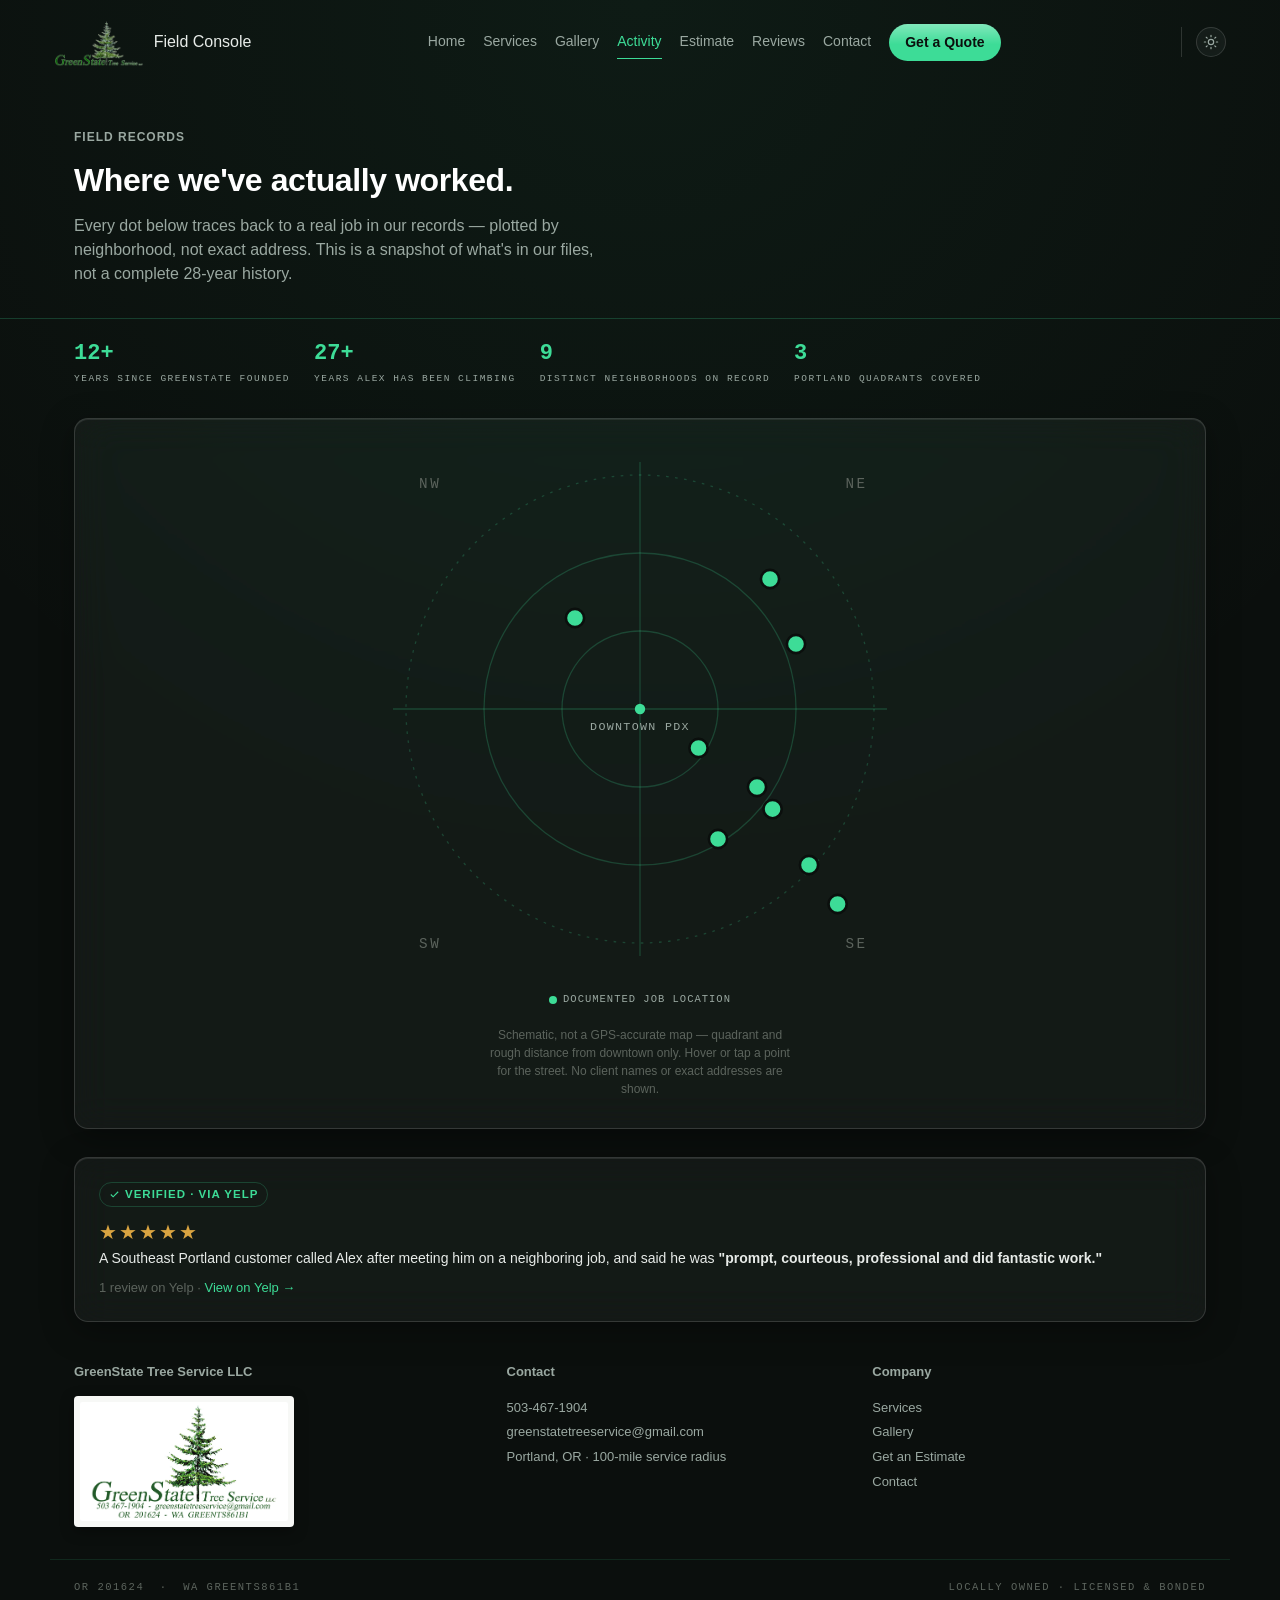
==== commit eeaaabe4: "Add files via upload" ====
--- a/activity.html
+++ b/activity.html
@@ -4,469 +4,7 @@
 <meta charset="UTF-8">
 <meta name="viewport" content="width=device-width, initial-scale=1.0">
 <title>Service Activity — GreenState Tree Service LLC</title>
-<style>
-/* GreenState Tree Service — Field Console Design System
-   Palette: graphite #0b0f0d/#121613, signal-green #3ddc97, amber #d9a441, off-white #e7ebe8
-   Type: system grotesk for headers, system monospace for data/readouts */
-
-:root {
-  --bg: #0b0f0d;
-  --panel: #121613;
-  --panel-2: #171d19;
-  --line: rgba(61,220,151,0.22);
-  --line-soft: rgba(61,220,151,0.12);
-  --green: #3ddc97;
-  --green-dim: #2a9c6c;
-  --amber: #d9a441;
-  --ink: #e7ebe8;
-  --ink-dim: #9aa8a1;
-  --ink-faint: #5c645d;
-  --white-panel: #f7f8f6;
-  --mono: 'SF Mono', 'Consolas', 'Menlo', 'Liberation Mono', monospace;
-  --sans: -apple-system, 'Segoe UI', 'Helvetica Neue', Arial, sans-serif;
-  --radius: 4px;
-  /* liquid-glass surface tokens */
-  --glass-bg: rgba(255,255,255,0.045);
-  --glass-bg-strong: rgba(20,26,23,0.55);
-  --glass-border: rgba(255,255,255,0.14);
-  --glass-shadow: 0 8px 32px rgba(0,0,0,0.35), inset 0 1px 0 rgba(255,255,255,0.09);
-  --glass-blur: blur(18px) saturate(160%);
-  --glass-radius: 14px;
-}
-
-html[data-theme="light"] {
-  --glass-bg: rgba(255,255,255,0.55);
-  --glass-bg-strong: rgba(255,255,255,0.65);
-  --glass-border: rgba(20,40,30,0.14);
-  --glass-shadow: 0 8px 28px rgba(20,40,30,0.10), inset 0 1px 0 rgba(255,255,255,0.7);
-}
-
-* { box-sizing: border-box; margin: 0; padding: 0; }
-
-html { scroll-behavior: smooth; }
-
-body {
-  background: var(--bg);
-  background-image:
-    radial-gradient(circle at 50% 0%, rgba(61,220,151,0.08) 0%, rgba(61,220,151,0) 45%),
-    repeating-linear-gradient(0deg, rgba(255,255,255,0.02) 0px, rgba(255,255,255,0.02) 1px, transparent 1px, transparent 32px),
-    repeating-linear-gradient(90deg, rgba(255,255,255,0.02) 0px, rgba(255,255,255,0.02) 1px, transparent 1px, transparent 32px);
-  color: var(--ink);
-  font-family: var(--sans);
-  line-height: 1.5;
-  -webkit-font-smoothing: antialiased;
-}
-
-a { color: inherit; text-decoration: none; }
-img { max-width: 100%; display: block; }
-
-.wrap { max-width: 1180px; margin: 0 auto; padding: 0 24px; }
-
-/* ---------- Header ---------- */
-header.site {
-  position: sticky; top: 0; z-index: 50;
-  background: var(--glass-bg-strong);
-  backdrop-filter: var(--glass-blur); -webkit-backdrop-filter: var(--glass-blur);
-  border-bottom: 1px solid var(--glass-border);
-}
-header.site .bar {
-  display: flex; align-items: center; justify-content: space-between;
-  padding: 14px 24px;
-  max-width: 1220px; margin: 0 auto;
-  gap: 20px;
-}
-.brand { display: flex; align-items: center; gap: 10px; flex-shrink: 0; }
-.brand img { height: 40px; width: auto; }
-.brand-text { font-family: var(--mono); font-size: 11px; letter-spacing: 2px; color: var(--ink-dim); text-transform: uppercase; white-space: nowrap; }
-nav.main { display: flex; gap: 18px; align-items: center; }
-nav.main a {
-  font-family: var(--mono); font-size: 11px; letter-spacing: 1px; text-transform: uppercase;
-  color: var(--ink-dim); padding: 6px 0; border-bottom: 1px solid transparent;
-  transition: color .15s, border-color .15s; white-space: nowrap;
-}
-nav.main a:hover, nav.main a.active { color: var(--green); border-color: var(--green); }
-nav.main a.cta {
-  color: var(--bg); background: var(--green);
-  background-image: linear-gradient(180deg, rgba(255,255,255,0.35), rgba(255,255,255,0) 55%);
-  padding: 8px 16px; border-radius: 999px; font-weight: 700;
-  border-bottom: none;
-}
-nav.main a.cta:hover { background: #55e6ac; }
-
-/* mobile hamburger + slide-down menu (hidden on desktop) */
-.hamburger-btn, .icon-btn.hamburger-btn { display: none; }
-.mobile-menu {
-  display: none; flex-direction: column; gap: 2px;
-  max-width: 1220px; margin: 0 auto; padding: 0 24px;
-  max-height: 0; overflow: hidden; transition: max-height .25s ease;
-}
-.mobile-menu.open { max-height: 420px; padding-bottom: 16px; }
-.mobile-menu a {
-  font-family: var(--mono); font-size: 12.5px; letter-spacing: 1px; text-transform: uppercase;
-  color: var(--ink-dim); padding: 12px 4px; border-bottom: 1px solid var(--line-soft);
-}
-.mobile-menu a.active { color: var(--green); }
-.mobile-menu a.cta {
-  margin-top: 10px; text-align: center; color: var(--bg); background: var(--green);
-  border-radius: 999px; border-bottom: none; font-weight: 700;
-}
-
-/* ---------- Hero ---------- */
-.hero {
-  padding: 64px 0 48px;
-  border-bottom: 1px solid var(--line);
-  position: relative;
-}
-.hero .grid {
-  display: grid; grid-template-columns: 1.1fr 0.9fr; gap: 56px; align-items: center;
-}
-.eyebrow {
-  font-family: var(--mono); font-size: 11px; letter-spacing: 3px; text-transform: uppercase;
-  color: var(--green); margin-bottom: 14px; display: flex; align-items: center; gap: 8px;
-}
-.eyebrow::before { content: ""; width: 6px; height: 6px; border-radius: 50%; background: var(--green); box-shadow: 0 0 8px var(--green); }
-h1.headline {
-  font-size: 44px; line-height: 1.06; font-weight: 800; letter-spacing: -0.5px;
-  margin-bottom: 20px; color: #fff;
-}
-h1.headline em { font-style: normal; color: var(--green); }
-.lede { font-size: 16px; color: var(--ink-dim); max-width: 46ch; margin-bottom: 28px; }
-.btn-row { display: flex; gap: 14px; flex-wrap: wrap; }
-.btn {
-  font-family: var(--mono); font-size: 12px; letter-spacing: 1.5px; text-transform: uppercase;
-  padding: 13px 22px; border-radius: 999px; display: inline-flex; align-items: center; gap: 8px;
-  transition: transform .15s, background .15s, border-color .15s;
-}
-.btn-primary {
-  background: var(--green);
-  background-image: linear-gradient(180deg, rgba(255,255,255,0.35), rgba(255,255,255,0) 55%);
-  color: var(--bg); font-weight: 700;
-  box-shadow: 0 6px 20px rgba(61,220,151,0.25), inset 0 1px 0 rgba(255,255,255,0.4);
-}
-.btn-primary:hover { background: #55e6ac; transform: translateY(-1px); }
-.btn-ghost {
-  border: 1px solid var(--glass-border); color: var(--ink);
-  background: var(--glass-bg); backdrop-filter: var(--glass-blur); -webkit-backdrop-filter: var(--glass-blur);
-  box-shadow: var(--glass-shadow);
-}
-.btn-ghost:hover { border-color: var(--green); color: var(--green); }
-
-/* radar graphic, shared signature motif */
-.radar { position: relative; width: 100%; max-width: 380px; margin: 0 auto; aspect-ratio: 1; }
-.radar svg { width: 100%; height: 100%; }
-.radar .readout {
-  position: absolute; inset: 0; display: flex; flex-direction: column; align-items: center; justify-content: center;
-  font-family: var(--mono); text-align: center; pointer-events: none;
-}
-.radar .readout .r-label { font-size: 10px; letter-spacing: 2px; color: var(--ink-dim); text-transform: uppercase; }
-.radar .readout .r-num { font-size: 30px; color: var(--green); font-weight: 700; margin: 2px 0; }
-
-/* ---------- Sections ---------- */
-section { padding: 56px 0; border-bottom: 1px solid var(--line-soft); }
-section:last-of-type { border-bottom: none; }
-.section-head { margin-bottom: 32px; }
-.section-head h2 {
-  font-size: 26px; color: #fff; font-weight: 800; letter-spacing: -0.3px; margin-top: 6px;
-}
-.section-head p { color: var(--ink-dim); max-width: 60ch; margin-top: 8px; }
-
-/* ---------- Service cards ---------- */
-.services-grid { display: grid; grid-template-columns: repeat(3, 1fr); gap: 14px; }
-.svc-card {
-  background: var(--glass-bg); border: 1px solid var(--glass-border); border-radius: var(--glass-radius);
-  backdrop-filter: var(--glass-blur); -webkit-backdrop-filter: var(--glass-blur); box-shadow: var(--glass-shadow);
-  padding: 20px; transition: border-color .15s, transform .15s;
-}
-.svc-card:hover { border-color: var(--green); transform: translateY(-2px); }
-.svc-card .icon { width: 30px; height: 30px; stroke: var(--green); margin-bottom: 12px; }
-.svc-card h3 { font-size: 15px; color: #fff; margin-bottom: 6px; }
-.svc-card p { font-size: 13px; color: var(--ink-dim); line-height: 1.5; }
-.svc-card .tag {
-  font-family: var(--mono); font-size: 9.5px; letter-spacing: 1.5px; text-transform: uppercase;
-  color: var(--amber); margin-top: 10px; display: block;
-}
-
-/* ---------- Stat strip ---------- */
-.stat-strip { display: grid; grid-template-columns: repeat(4,1fr); gap: 1px; background: var(--glass-border); border: 1px solid var(--glass-border); border-radius: var(--glass-radius); overflow: hidden; backdrop-filter: var(--glass-blur); -webkit-backdrop-filter: var(--glass-blur); box-shadow: var(--glass-shadow); }
-.stat { background: var(--glass-bg); padding: 22px 18px; text-align: center; }
-.stat .n { font-family: var(--mono); font-size: 26px; color: var(--green); font-weight: 700; }
-.stat .l { font-family: var(--mono); font-size: 9.5px; letter-spacing: 1.5px; text-transform: uppercase; color: var(--ink-dim); margin-top: 6px; }
-
-/* ---------- Footer ---------- */
-footer.site { padding: 40px 0 60px; }
-footer.site .grid { display: grid; grid-template-columns: 1.2fr 1fr 1fr; gap: 32px; }
-footer.site h4 { font-family: var(--mono); font-size: 11px; letter-spacing: 2px; text-transform: uppercase; color: var(--ink-dim); margin-bottom: 14px; }
-footer.site .card-mini { background: var(--white-panel); border-radius: 4px; padding: 6px; width: 220px; box-shadow: 0 4px 14px rgba(0,0,0,0.35); }
-footer.site .card-mini img { border-radius: 2px; }
-footer.site p, footer.site a { color: var(--ink-dim); font-size: 13px; line-height: 1.9; }
-footer.site a:hover { color: var(--green); }
-.footer-bottom { margin-top: 32px; padding-top: 20px; border-top: 1px solid var(--line-soft); display: flex; justify-content: space-between; flex-wrap: wrap; gap: 8px; }
-.footer-bottom span { font-family: var(--mono); font-size: 10.5px; letter-spacing: 1.5px; text-transform: uppercase; color: var(--ink-faint); }
-
-/* ---------- Page header (interior pages) ---------- */
-.page-head { padding: 44px 0 32px; border-bottom: 1px solid var(--line); }
-.page-head .eyebrow { margin-bottom: 10px; }
-.page-head h1 { font-size: 32px; color: #fff; font-weight: 800; letter-spacing: -0.4px; }
-.page-head p { color: var(--ink-dim); margin-top: 10px; max-width: 60ch; }
-
-/* ---------- Gallery ---------- */
-.gallery-tabs { display: flex; gap: 8px; margin-bottom: 24px; }
-.gallery-tab {
-  font-family: var(--mono); font-size: 11px; letter-spacing: 1.5px; text-transform: uppercase;
-  padding: 8px 16px; border: 1px solid var(--line); border-radius: 3px; color: var(--ink-dim); cursor: pointer;
-}
-.gallery-tab.active { color: var(--green); border-color: var(--green); background: rgba(61,220,151,0.06); }
-.gallery-grid { display: grid; grid-template-columns: repeat(3, 1fr); gap: 14px; }
-.g-tile {
-  aspect-ratio: 4/3; border: 1px dashed var(--glass-border); border-radius: var(--glass-radius);
-  background: var(--glass-bg); backdrop-filter: var(--glass-blur); -webkit-backdrop-filter: var(--glass-blur);
-  display: flex; flex-direction: column; align-items: center; justify-content: center; gap: 10px;
-  color: var(--ink-faint); text-align: center; padding: 16px;
-}
-.g-tile svg { width: 28px; height: 28px; stroke: var(--ink-faint); }
-.g-tile .g-label { font-family: var(--mono); font-size: 10px; letter-spacing: 1px; text-transform: uppercase; }
-.g-tile.video::after { content: "▶"; font-size: 18px; color: var(--green); }
-.upload-note {
-  margin-top: 28px; padding: 16px 18px; border: 1px solid var(--glass-border); border-radius: var(--glass-radius);
-  background: var(--glass-bg); backdrop-filter: var(--glass-blur); -webkit-backdrop-filter: var(--glass-blur);
-  font-size: 13px; color: var(--ink-dim);
-}
-.upload-note strong { color: var(--green); }
-
-/* ---------- Estimate console ---------- */
-.console {
-  border: 1px solid var(--glass-border); border-radius: var(--glass-radius); background: var(--glass-bg);
-  backdrop-filter: var(--glass-blur); -webkit-backdrop-filter: var(--glass-blur); box-shadow: var(--glass-shadow);
-  display: grid; grid-template-columns: 1.1fr 0.9fr; overflow: hidden;
-}
-.console-form { padding: 32px; border-right: 1px solid var(--glass-border); }
-.console-readout { padding: 32px; display: flex; flex-direction: column; align-items: center; justify-content: center; text-align: center; background: rgba(255,255,255,0.02); }
-.field { margin-bottom: 22px; }
-.cart-item {
-  display: flex; justify-content: space-between; align-items: flex-start; gap: 10px;
-  padding: 10px 0; border-bottom: 1px solid var(--line-soft); font-size: 13px;
-}
-.cart-item:last-child { border-bottom: none; }
-.cart-item .ci-label { color: var(--ink); font-weight: 600; }
-.cart-item .ci-sub { color: var(--ink-dim); font-size: 11.5px; margin-top: 2px; }
-.cart-item .ci-price { font-family: var(--mono); color: var(--ink-dim); font-size: 12px; white-space: nowrap; }
-.cart-item .ci-remove {
-  background: none; border: none; color: var(--ink-faint); cursor: pointer; font-size: 16px;
-  line-height: 1; padding: 0 2px;
-}
-.cart-item .ci-remove:hover { color: #e0554f; }
-.field label {
-  display: block; font-family: var(--mono); font-size: 10.5px; letter-spacing: 1.5px; text-transform: uppercase;
-  color: var(--ink-dim); margin-bottom: 8px;
-}
-.field select, .field input[type="text"], .field input[type="email"], .field input[type="tel"], .field textarea {
-  width: 100%; background: var(--glass-bg); border: 1px solid var(--glass-border); border-radius: 10px;
-  backdrop-filter: var(--glass-blur); -webkit-backdrop-filter: var(--glass-blur);
-  color: var(--ink); padding: 10px 12px; font-family: var(--sans); font-size: 14px;
-}
-.field select:focus, .field input:focus, .field textarea:focus { outline: none; border-color: var(--green); }
-.field textarea { resize: vertical; min-height: 70px; }
-.chip-row { display: flex; flex-wrap: wrap; gap: 8px; }
-.chip {
-  font-family: var(--mono); font-size: 11.5px; letter-spacing: 0.5px;
-  padding: 8px 14px; border: 1px solid var(--glass-border); border-radius: 20px; cursor: pointer;
-  background: var(--glass-bg); backdrop-filter: var(--glass-blur); -webkit-backdrop-filter: var(--glass-blur);
-  color: var(--ink-dim); transition: all .15s; user-select: none;
-}
-.chip.selected { border-color: var(--green); color: var(--green); background: rgba(61,220,151,0.1); }
-.range-row { display: flex; align-items: center; gap: 14px; }
-input[type="range"] { flex: 1; accent-color: var(--green); }
-.range-val { font-family: var(--mono); color: var(--green); font-size: 14px; min-width: 64px; text-align: right; }
-
-.dial { position: relative; width: 200px; height: 200px; margin-bottom: 10px; }
-.dial svg { width: 100%; height: 100%; }
-.readout-label { font-family: var(--mono); font-size: 10.5px; letter-spacing: 2px; text-transform: uppercase; color: var(--ink-dim); margin-top: 4px; }
-.readout-price { font-family: var(--mono); font-size: 34px; color: var(--amber); font-weight: 700; margin: 6px 0; }
-.readout-sub { font-family: var(--mono); font-size: 11px; color: var(--ink-faint); max-width: 30ch; line-height: 1.5; }
-.readout-divider { width: 100%; height: 1px; background: var(--glass-border); margin: 22px 0; }
-.readout-note { font-size: 12px; color: var(--ink-dim); line-height: 1.6; }
-.readout-note strong { color: var(--ink); }
-
-.submit-row { display: flex; align-items: center; gap: 16px; margin-top: 4px; }
-
-/* ---------- Contact page ---------- */
-.contact-grid { display: grid; grid-template-columns: 1fr 1fr; gap: 40px; }
-.info-row { display: flex; gap: 14px; margin-bottom: 20px; padding-bottom: 20px; border-bottom: 1px solid var(--line-soft); }
-.info-row svg { width: 20px; height: 20px; stroke: var(--green); flex-shrink: 0; margin-top: 2px; }
-.info-row h4 { font-size: 13px; color: #fff; margin-bottom: 4px; }
-.info-row p, .info-row a { font-size: 14px; color: var(--ink-dim); }
-.map-box {
-  border: 1px solid var(--line); border-radius: var(--radius); background: var(--panel);
-  aspect-ratio: 1; position: relative; overflow: hidden;
-}
-.card-display { background: var(--white-panel); border-radius: 6px; padding: 10px; box-shadow: 0 8px 24px rgba(0,0,0,0.4); }
-
-/* ============================================================
-   LIGHT THEME — toggled via [data-theme="light"] on <html>
-   ============================================================ */
-html[data-theme="light"] {
-  --bg: #f4f6f4;
-  --panel: #ffffff;
-  --panel-2: #eef2ef;
-  --line: rgba(42,156,108,0.28);
-  --line-soft: rgba(42,156,108,0.16);
-  --green: #1f8a5a;
-  --green-dim: #16613f;
-  --amber: #a9711f;
-  --ink: #16201b;
-  --ink-dim: #4c584f;
-  --ink-faint: #8b968f;
-  --white-panel: #ffffff;
-}
-html[data-theme="light"] body {
-  background-image:
-    radial-gradient(circle at 50% 0%, rgba(31,138,90,0.06) 0%, rgba(31,138,90,0) 45%),
-    repeating-linear-gradient(0deg, rgba(0,0,0,0.025) 0px, rgba(0,0,0,0.025) 1px, transparent 1px, transparent 32px),
-    repeating-linear-gradient(90deg, rgba(0,0,0,0.025) 0px, rgba(0,0,0,0.025) 1px, transparent 1px, transparent 32px);
-}
-html[data-theme="light"] h1.headline,
-html[data-theme="light"] .section-head h2,
-html[data-theme="light"] .svc-card h3,
-html[data-theme="light"] .page-head h1,
-html[data-theme="light"] .info-row h4 { color: #0e1512; }
-html[data-theme="light"] .btn-primary { color: #fff; }
-html[data-theme="light"] header.site { background: rgba(244,246,244,0.92); }
-html[data-theme="light"] .card-mini, html[data-theme="light"] .card-display { box-shadow: 0 4px 16px rgba(20,40,30,0.14); }
-
-/* ---------- Theme toggle + account button ---------- */
-.util-row { display: flex; align-items: center; gap: 8px; padding-left: 14px; margin-left: 4px; border-left: 1px solid var(--glass-border); flex-shrink: 0; }
-.icon-btn {
-  width: 30px; height: 30px; border-radius: 50%; border: 1px solid var(--glass-border);
-  display: flex; align-items: center; justify-content: center; cursor: pointer;
-  background: var(--glass-bg); backdrop-filter: var(--glass-blur); -webkit-backdrop-filter: var(--glass-blur);
-  color: var(--ink-dim); transition: border-color .15s, color .15s;
-}
-.icon-btn:hover { border-color: var(--green); color: var(--green); }
-.icon-btn svg { width: 16px; height: 16px; }
-.icon-btn .moon { display: none; }
-html[data-theme="light"] .icon-btn .sun { display: none; }
-html[data-theme="light"] .icon-btn .moon { display: block; }
-
-/* ---------- Review embed ---------- */
-.review-card {
-  border: 1px solid var(--glass-border); border-radius: var(--glass-radius); background: var(--glass-bg);
-  backdrop-filter: var(--glass-blur); -webkit-backdrop-filter: var(--glass-blur); box-shadow: var(--glass-shadow);
-  padding: 24px; display: flex; gap: 20px; align-items: flex-start;
-}
-.review-stars { font-size: 20px; color: var(--amber); letter-spacing: 2px; white-space: nowrap; }
-.review-body p { font-size: 14px; color: var(--ink); line-height: 1.6; margin-bottom: 8px; }
-.review-meta { font-family: var(--mono); font-size: 11px; color: var(--ink-faint); letter-spacing: 0.5px; }
-.review-meta a { color: var(--green); }
-.verified-tag {
-  display: inline-flex; align-items: center; gap: 5px; font-family: var(--mono); font-size: 9.5px;
-  letter-spacing: 1px; text-transform: uppercase; color: var(--green); border: 1px solid var(--line);
-  padding: 3px 9px; border-radius: 20px; margin-bottom: 10px;
-}
-
-/* ---------- Ticker stats ---------- */
-.ticker-row { display: flex; gap: 24px; flex-wrap: wrap; margin-top: 18px; }
-.ticker-item { font-family: var(--mono); }
-.ticker-item .t-num { font-size: 22px; color: var(--green); font-weight: 700; }
-.ticker-item .t-label { font-size: 9.5px; letter-spacing: 1.5px; text-transform: uppercase; color: var(--ink-dim); margin-top: 2px; }
-
-/* ---------- Activity map (schematic, not GPS-accurate) ---------- */
-.activity-map-wrap {
-  border: 1px solid var(--glass-border); border-radius: var(--glass-radius); background: var(--glass-bg);
-  backdrop-filter: var(--glass-blur); -webkit-backdrop-filter: var(--glass-blur); box-shadow: var(--glass-shadow);
-  padding: 30px;
-}
-.quad-map { position: relative; width: 100%; max-width: 520px; margin: 0 auto; aspect-ratio: 1; }
-.quad-map svg { width: 100%; height: 100%; }
-.map-dot { fill: var(--green); stroke: var(--bg); stroke-width: 2; cursor: pointer; }
-.map-dot:hover, .map-dot.active { fill: var(--amber); }
-.map-tooltip {
-  position: absolute; pointer-events: none; background: var(--panel-2); border: 1px solid var(--line);
-  border-radius: 4px; padding: 6px 10px; font-family: var(--mono); font-size: 11px; color: var(--ink);
-  transform: translate(-50%, -130%); white-space: nowrap; opacity: 0; transition: opacity .1s; z-index: 10;
-}
-.map-tooltip.show { opacity: 1; }
-.map-caption { text-align: center; font-size: 12px; color: var(--ink-faint); margin-top: 18px; max-width: 46ch; margin-left: auto; margin-right: auto; }
-.map-legend { display: flex; justify-content: center; gap: 20px; margin-top: 16px; font-family: var(--mono); font-size: 10.5px; letter-spacing: 1px; text-transform: uppercase; color: var(--ink-dim); }
-.map-legend span { display: inline-flex; align-items: center; gap: 6px; }
-.map-legend .dot { width: 8px; height: 8px; border-radius: 50%; background: var(--green); display: inline-block; }
-
-/* ---------- Before/after slider ---------- */
-.ba-slider { position: relative; aspect-ratio: 16/9; border-radius: var(--radius); overflow: hidden; border: 1px solid var(--line); max-width: 720px; margin: 0 auto; user-select: none; }
-.ba-pane { position: absolute; inset: 0; }
-.ba-content {
-  position: absolute; top: 50%; transform: translateY(-50%);
-  display: flex; flex-direction: column; align-items: center; gap: 8px; width: 200px;
-}
-.ba-after .ba-content { right: 8%; }
-.ba-before .ba-content { left: 8%; }
-.ba-after { background: var(--panel-2); color: var(--ink-faint); }
-.ba-before { background: var(--panel); color: var(--ink-faint); overflow: hidden; }
-.ba-handle {
-  position: absolute; top: 0; bottom: 0; left: 50%; width: 3px; background: var(--green);
-  cursor: ew-resize; transform: translateX(-50%);
-}
-.ba-handle::after {
-  content: "⇔"; position: absolute; top: 50%; left: 50%; transform: translate(-50%,-50%);
-  width: 34px; height: 34px; background: var(--green); color: var(--bg); border-radius: 50%;
-  display: flex; align-items: center; justify-content: center; font-size: 15px;
-}
-.ba-tag { position: absolute; top: 12px; font-family: var(--mono); font-size: 10px; letter-spacing: 1.5px; text-transform: uppercase; padding: 4px 10px; border-radius: 20px; background: rgba(0,0,0,0.5); color: var(--ink); }
-.ba-tag.left { left: 12px; }
-.ba-tag.right { right: 12px; }
-
-/* ---------- Resume-estimate banner ---------- */
-.resume-banner {
-  display: none; align-items: center; justify-content: space-between; gap: 16px;
-  background: var(--glass-bg); border: 1px solid var(--glass-border); border-radius: var(--glass-radius);
-  backdrop-filter: var(--glass-blur); -webkit-backdrop-filter: var(--glass-blur);
-  padding: 14px 18px; margin-bottom: 24px; font-size: 13px; color: var(--ink-dim);
-}
-.resume-banner.show { display: flex; }
-.resume-banner strong { color: var(--ink); }
-.resume-actions { display: flex; gap: 10px; flex-shrink: 0; }
-.resume-actions button {
-  font-family: var(--mono); font-size: 10.5px; letter-spacing: 1px; text-transform: uppercase;
-  padding: 7px 12px; border-radius: 999px; border: 1px solid var(--glass-border); background: var(--glass-bg); color: var(--ink-dim); cursor: pointer;
-}
-.resume-actions button.primary { border-color: var(--green); color: var(--green); }
-
-/* ---------- Feedback page ---------- */
-.stage-tabs { display: flex; gap: 10px; margin-bottom: 32px; }
-.stage-tab {
-  flex: 1; border: 1px solid var(--glass-border); border-radius: var(--glass-radius); padding: 20px; cursor: pointer;
-  background: var(--glass-bg); backdrop-filter: var(--glass-blur); -webkit-backdrop-filter: var(--glass-blur);
-  transition: border-color .15s;
-}
-.stage-tab:hover, .stage-tab.active { border-color: var(--green); }
-.stage-tab .eyebrow { margin-bottom: 8px; }
-.stage-tab h3 { font-size: 16px; color: #fff; margin-bottom: 4px; }
-html[data-theme="light"] .stage-tab h3 { color: #0e1512; }
-.stage-tab p { font-size: 12.5px; color: var(--ink-dim); }
-.stage-panel { display: none; }
-.stage-panel.active { display: block; }
-.star-picker { display: flex; gap: 6px; margin-bottom: 4px; }
-.star-picker span { font-size: 26px; color: var(--ink-faint); cursor: pointer; transition: color .1s; }
-.star-picker span.on { color: var(--amber); }
-
-@media (max-width: 980px) {
-  .hero .grid { grid-template-columns: 1fr; }
-  .services-grid { grid-template-columns: 1fr 1fr; }
-  .stat-strip { grid-template-columns: 1fr 1fr; }
-  footer.site .grid { grid-template-columns: 1fr; }
-  .console { grid-template-columns: 1fr; }
-  .console-form { border-right: none; border-bottom: 1px solid var(--line); }
-  .contact-grid { grid-template-columns: 1fr; }
-  .gallery-grid { grid-template-columns: 1fr 1fr; }
-  nav.main { display: none; }
-  .hamburger-btn, .icon-btn.hamburger-btn { display: flex; }
-  .mobile-menu { display: flex; }
-  h1.headline { font-size: 32px; }
-  .review-card { flex-direction: column; }
-  .stage-tabs { flex-direction: column; }
-  .ticker-row { gap: 16px; }
-}
-
-</style>
+<link rel="stylesheet" href="assets/style.css">
 <script>
   (function() {
     var saved = localStorage.getItem('gs-theme');
@@ -479,7 +17,7 @@
 <header class="site">
   <div class="bar">
     <a class="brand" href="index.html">
-      <img src="[data-uri]" alt="GreenState Tree Service logo">
+      <img src="assets/greenstate-logo.png" alt="GreenState Tree Service logo">
       <span class="brand-text">Field Console</span>
     </a>
     <nav class="main">
@@ -592,7 +130,7 @@
   <div class="wrap grid">
     <div>
       <h4>GreenState Tree Service LLC</h4>
-      <div class="card-mini"><img src="[data-uri]" alt="GreenState Tree Service business card"></div>
+      <div class="card-mini"><img src="assets/business-card.png" alt="GreenState Tree Service business card"></div>
     </div>
     <div>
       <h4>Contact</h4>
@@ -614,35 +152,7 @@
   </div>
 </footer>
 
-<script>
-// GreenState — shared site utilities: theme toggle + mobile menu
-
-(function mobileMenuInit() {
-  document.addEventListener('DOMContentLoaded', () => {
-    const btn = document.getElementById('hamburgerBtn');
-    const menu = document.getElementById('mobileMenu');
-    if (!btn || !menu) return;
-    btn.addEventListener('click', () => menu.classList.toggle('open'));
-    menu.querySelectorAll('a').forEach(a => a.addEventListener('click', () => menu.classList.remove('open')));
-  });
-})();
-
-(function themeInit() {
-  // Applied again here (after the anti-flash inline script in <head>) to wire the toggle button.
-  document.addEventListener('DOMContentLoaded', () => {
-    const toggle = document.getElementById('themeToggle');
-    if (!toggle) return;
-    toggle.addEventListener('click', () => {
-      const html = document.documentElement;
-      const current = html.getAttribute('data-theme') || 'dark';
-      const next = current === 'dark' ? 'light' : 'dark';
-      html.setAttribute('data-theme', next);
-      localStorage.setItem('gs-theme', next);
-    });
-  });
-})();
-
-</script>
+<script src="assets/common.js"></script>
 <script>
   const founded = 2014, climbingSince = 1999;
   const now = new Date().getFullYear();
--- a/assets/style.css
+++ b/assets/style.css
@@ -0,0 +1,594 @@
+/* GreenState Tree Service — Field Console Design System
+   Palette: graphite #0b0f0d/#121613, signal-green #3ddc97, amber #d9a441, off-white #e7ebe8
+   Type: system grotesk for headers, system monospace for data/readouts */
+
+:root {
+  --bg: #0b0f0d;
+  --panel: #121613;
+  --panel-2: #171d19;
+  --line: rgba(61,220,151,0.22);
+  --line-soft: rgba(61,220,151,0.12);
+  --green: #3ddc97;
+  --green-dim: #2a9c6c;
+  --amber: #d9a441;
+  --ink: #e7ebe8;
+  --ink-dim: #9aa8a1;
+  --ink-faint: #5c645d;
+  --white-panel: #f7f8f6;
+  --mono: 'SF Mono', 'Consolas', 'Menlo', 'Liberation Mono', monospace;
+  --sans: -apple-system, 'Segoe UI', 'Helvetica Neue', Arial, sans-serif;
+  --radius: 4px;
+  /* liquid-glass surface tokens */
+  --glass-bg: rgba(255,255,255,0.045);
+  --glass-bg-strong: rgba(20,26,23,0.55);
+  --glass-border: rgba(255,255,255,0.14);
+  --glass-shadow: 0 8px 32px rgba(0,0,0,0.35), inset 0 1px 0 rgba(255,255,255,0.09);
+  --glass-blur: blur(18px) saturate(160%);
+  --glass-radius: 14px;
+}
+
+html[data-theme="light"] {
+  --glass-bg: rgba(255,255,255,0.55);
+  --glass-bg-strong: rgba(255,255,255,0.65);
+  --glass-border: rgba(20,40,30,0.14);
+  --glass-shadow: 0 8px 28px rgba(20,40,30,0.10), inset 0 1px 0 rgba(255,255,255,0.7);
+}
+
+* { box-sizing: border-box; margin: 0; padding: 0; }
+
+html { scroll-behavior: smooth; }
+
+body {
+  background: var(--bg);
+  background-image:
+    radial-gradient(circle at 50% 0%, rgba(61,220,151,0.06) 0%, rgba(61,220,151,0) 50%);
+  color: var(--ink);
+  font-family: var(--sans);
+  line-height: 1.5;
+  -webkit-font-smoothing: antialiased;
+}
+
+a { color: inherit; text-decoration: none; }
+img { max-width: 100%; display: block; }
+
+.wrap { max-width: 1180px; margin: 0 auto; padding: 0 24px; }
+
+/* ---------- Header ---------- */
+header.site { position: relative; z-index: 50; }
+.header-top {
+  background: rgba(0,0,0,0.15);
+  border-bottom: 1px solid var(--glass-border);
+}
+.header-top-inner {
+  display: flex; align-items: center; justify-content: flex-end; gap: 18px;
+  padding: 7px 24px; max-width: 1220px; margin: 0 auto;
+}
+.header-phone {
+  display: flex; align-items: center; gap: 6px;
+  font-size: 12.5px; font-weight: 600; color: var(--ink-dim);
+  margin-right: auto;
+}
+.header-phone svg { width: 13px; height: 13px; }
+.header-phone:hover { color: var(--green); }
+.header-badge { font-size: 11.5px; color: var(--ink-faint); }
+.header-main {
+  position: sticky; top: 0; z-index: 50;
+  background: var(--glass-bg-strong);
+  backdrop-filter: var(--glass-blur); -webkit-backdrop-filter: var(--glass-blur);
+  border-bottom: 1px solid var(--glass-border);
+}
+header.site .bar {
+  display: flex; align-items: center; justify-content: space-between;
+  padding: 16px 24px;
+  max-width: 1220px; margin: 0 auto;
+  gap: 24px;
+}
+.brand { display: flex; align-items: center; gap: 10px; flex-shrink: 0; }
+.brand img { height: 52px; width: auto; }
+nav.main { display: flex; gap: 18px; align-items: center; }
+nav.main a {
+  font-family: var(--sans); font-size: 14px; letter-spacing: 0px; text-transform: none;
+  color: var(--ink-dim); padding: 6px 0; border-bottom: 1px solid transparent;
+  transition: color .15s, border-color .15s; white-space: nowrap;
+}
+nav.main a:hover, nav.main a.active { color: var(--green); border-color: var(--green); }
+nav.main a.cta {
+  color: var(--bg); background: var(--green);
+  background-image: linear-gradient(180deg, rgba(255,255,255,0.35), rgba(255,255,255,0) 55%);
+  padding: 8px 16px; border-radius: 999px; font-weight: 700;
+  border-bottom: none;
+}
+nav.main a.cta:hover { background: #55e6ac; }
+
+/* mobile hamburger + slide-down menu (hidden on desktop) */
+.hamburger-btn, .icon-btn.hamburger-btn { display: none; }
+.mobile-menu {
+  display: none; flex-direction: column; gap: 2px;
+  max-width: 1220px; margin: 0 auto; padding: 0 24px;
+  max-height: 0; overflow: hidden; transition: max-height .25s ease;
+  background: var(--glass-bg-strong);
+}
+.mobile-menu.open { max-height: 420px; padding-bottom: 16px; }
+.mobile-menu a {
+  font-family: var(--sans); font-size: 15px; letter-spacing: 0px; text-transform: none;
+  color: var(--ink-dim); padding: 12px 4px; border-bottom: 1px solid var(--line-soft);
+}
+.mobile-menu a.active { color: var(--green); }
+.mobile-menu a.cta {
+  margin-top: 10px; text-align: center; color: var(--bg); background: var(--green);
+  border-radius: 999px; border-bottom: none; font-weight: 700;
+}
+
+/* ---------- Hero ---------- */
+.hero {
+  padding: 64px 0 48px;
+  border-bottom: 1px solid var(--line);
+  position: relative;
+}
+.hero-photo {
+  min-height: 560px;
+  padding: 0;
+  border-bottom: none;
+  display: flex; align-items: center;
+  overflow: hidden;
+}
+.hero-slides { position: absolute; inset: 0; z-index: 0; }
+.hero-slide {
+  position: absolute; inset: 0;
+  background-size: cover;
+  background-position: center 70%;
+  opacity: 0;
+  transition: opacity 1.6s ease-in-out;
+}
+.hero-slide.active { opacity: 1; }
+.hero-photo::before {
+  content: "";
+  position: absolute; inset: 0;
+  z-index: 1;
+  background: linear-gradient(90deg, rgba(6,10,8,0.05) 0%, rgba(6,10,8,0.25) 45%, rgba(6,10,8,0.6) 100%);
+}
+.hero-panel {
+  position: relative; z-index: 2;
+  max-width: 1220px; margin: 0 auto; padding: 0 24px;
+  width: 100%;
+  display: flex; justify-content: flex-end;
+}
+.hero-panel-inner {
+  max-width: 480px;
+  text-align: left;
+  padding: 32px 36px;
+  background: var(--glass-bg-strong);
+  backdrop-filter: var(--glass-blur); -webkit-backdrop-filter: var(--glass-blur);
+  border: 1px solid var(--glass-border);
+  border-radius: var(--glass-radius);
+}
+.hero-panel-inner .btn-row { flex-direction: row; }
+.hero .grid {
+  display: grid; grid-template-columns: 1.1fr 0.9fr; gap: 56px; align-items: center;
+}
+.eyebrow {
+  font-family: var(--sans); font-size: 12px; letter-spacing: 1px; text-transform: uppercase;
+  font-weight: 600; color: var(--ink-dim); margin-bottom: 12px;
+}
+h1.headline {
+  font-size: 44px; line-height: 1.06; font-weight: 800; letter-spacing: -0.5px;
+  margin-bottom: 20px; color: #fff;
+}
+h1.headline em { font-style: normal; color: var(--green); }
+.lede { font-size: 16px; color: var(--ink-dim); max-width: 46ch; margin-bottom: 28px; }
+.btn-row { display: flex; gap: 14px; flex-wrap: wrap; }
+.btn {
+  font-family: var(--sans); font-size: 14px; font-weight: 600; letter-spacing: 0px; text-transform: none;
+  padding: 13px 22px; border-radius: 999px; display: inline-flex; align-items: center; gap: 8px;
+  transition: transform .15s, background .15s, border-color .15s;
+}
+.btn-primary {
+  background: var(--green);
+  background-image: linear-gradient(180deg, rgba(255,255,255,0.35), rgba(255,255,255,0) 55%);
+  color: var(--bg); font-weight: 700;
+  box-shadow: 0 6px 20px rgba(61,220,151,0.25), inset 0 1px 0 rgba(255,255,255,0.4);
+}
+.btn-primary:hover { background: #55e6ac; transform: translateY(-1px); }
+.btn-ghost {
+  border: 1px solid var(--glass-border); color: var(--ink);
+  background: var(--glass-bg); backdrop-filter: var(--glass-blur); -webkit-backdrop-filter: var(--glass-blur);
+  box-shadow: var(--glass-shadow);
+}
+.btn-ghost:hover { border-color: var(--green); color: var(--green); }
+
+/* radar graphic, shared signature motif */
+.radar { position: relative; width: 100%; max-width: 380px; margin: 0 auto; aspect-ratio: 1; }
+.radar svg { width: 100%; height: 100%; }
+.radar .readout {
+  position: absolute; inset: 0; display: flex; flex-direction: column; align-items: center; justify-content: center;
+  font-family: var(--mono); text-align: center; pointer-events: none;
+}
+.radar .readout .r-label { font-size: 10px; letter-spacing: 2px; color: var(--ink-dim); text-transform: uppercase; }
+.radar .readout .r-num { font-size: 30px; color: var(--green); font-weight: 700; margin: 2px 0; }
+
+/* ---------- Sections ---------- */
+section { padding: 56px 0; border-bottom: 1px solid var(--line-soft); }
+section:last-of-type { border-bottom: none; }
+.section-head { margin-bottom: 32px; }
+.section-head h2 {
+  font-size: 26px; color: #fff; font-weight: 800; letter-spacing: -0.3px; margin-top: 6px;
+}
+.section-head p { color: var(--ink-dim); max-width: 60ch; margin-top: 8px; }
+
+/* ---------- Service cards ---------- */
+.services-grid { display: grid; grid-template-columns: repeat(3, 1fr); gap: 32px 28px; }
+.svc-category-head { margin: 48px 0 4px; }
+.svc-category-head:first-of-type { margin-top: 8px; }
+.svc-category-head h2 {
+  font-size: 13px; font-weight: 700; letter-spacing: 0.5px; text-transform: uppercase;
+  color: var(--green); padding-bottom: 10px; border-bottom: 1px solid var(--line);
+}
+.svc-card {
+  border-bottom: 1px solid var(--line-soft);
+  padding-bottom: 22px;
+}
+.svc-card:hover .icon { stroke: var(--green); }
+.svc-card .icon { width: 30px; height: 30px; stroke: var(--green); margin-bottom: 12px; }
+.svc-card h3 { font-size: 15px; color: #fff; margin-bottom: 6px; }
+.svc-card p { font-size: 13px; color: var(--ink-dim); line-height: 1.5; }
+.svc-card .tag {
+  font-family: var(--mono); font-size: 9.5px; letter-spacing: 1.5px; text-transform: uppercase;
+  color: var(--amber); margin-top: 10px; display: block;
+}
+
+/* ---------- Stat strip ---------- */
+.stat-strip { display: grid; grid-template-columns: repeat(3,1fr); gap: 1px; background: var(--glass-border); border: 1px solid var(--glass-border); border-radius: var(--glass-radius); overflow: hidden; backdrop-filter: var(--glass-blur); -webkit-backdrop-filter: var(--glass-blur); box-shadow: var(--glass-shadow); }
+.stat { background: var(--glass-bg); padding: 22px 18px; text-align: center; }
+.stat .n { font-family: var(--sans); font-size: 26px; color: var(--green); font-weight: 700; }
+.stat .l { font-family: var(--sans); font-size: 12px; letter-spacing: 0px; text-transform: none; color: var(--ink-dim); margin-top: 6px; }
+
+/* ---------- Footer ---------- */
+footer.site { padding: 40px 0 60px; }
+footer.site .grid { display: grid; grid-template-columns: 1.2fr 1fr 1fr; gap: 32px; }
+footer.site h4 { font-family: var(--sans); font-size: 13px; font-weight: 600; letter-spacing: 0px; text-transform: none; color: var(--ink-dim); margin-bottom: 14px; }
+footer.site .card-mini { background: var(--white-panel); border-radius: 4px; padding: 6px; width: 220px; box-shadow: 0 4px 14px rgba(0,0,0,0.35); }
+footer.site .card-mini img { border-radius: 2px; }
+footer.site p, footer.site a { color: var(--ink-dim); font-size: 13px; line-height: 1.9; }
+footer.site a:hover { color: var(--green); }
+.footer-bottom { margin-top: 32px; padding-top: 20px; border-top: 1px solid var(--line-soft); display: flex; justify-content: space-between; flex-wrap: wrap; gap: 8px; }
+.footer-bottom span { font-family: var(--mono); font-size: 10.5px; letter-spacing: 1.5px; text-transform: uppercase; color: var(--ink-faint); }
+
+/* ---------- Page header (interior pages) ---------- */
+.page-head { padding: 44px 0 32px; border-bottom: 1px solid var(--line); }
+.page-head .eyebrow { margin-bottom: 10px; }
+.page-head h1 { font-size: 32px; color: #fff; font-weight: 800; letter-spacing: -0.4px; }
+.page-head p { color: var(--ink-dim); margin-top: 10px; max-width: 60ch; }
+
+/* ---------- Gallery ---------- */
+.gallery-tabs { display: flex; gap: 8px; margin-bottom: 24px; }
+.gallery-tab {
+  font-family: var(--mono); font-size: 11px; letter-spacing: 1.5px; text-transform: uppercase;
+  padding: 8px 16px; border: 1px solid var(--line); border-radius: 3px; color: var(--ink-dim); cursor: pointer;
+}
+.gallery-tab.active { color: var(--green); border-color: var(--green); background: rgba(61,220,151,0.06); }
+.gallery-grid { display: grid; grid-template-columns: repeat(3, 1fr); gap: 14px; }
+.g-tile {
+  aspect-ratio: 4/3; border: 1px dashed var(--glass-border); border-radius: var(--glass-radius);
+  background: var(--glass-bg); backdrop-filter: var(--glass-blur); -webkit-backdrop-filter: var(--glass-blur);
+  display: flex; flex-direction: column; align-items: center; justify-content: center; gap: 10px;
+  color: var(--ink-faint); text-align: center; padding: 16px;
+}
+.g-tile svg { width: 28px; height: 28px; stroke: var(--ink-faint); }
+.g-tile .g-label { font-family: var(--mono); font-size: 10px; letter-spacing: 1px; text-transform: uppercase; }
+.g-tile.video::after { content: "▶"; font-size: 18px; color: var(--green); }
+.upload-note {
+  margin-top: 28px; padding: 16px 18px; border: 1px solid var(--glass-border); border-radius: var(--glass-radius);
+  background: var(--glass-bg); backdrop-filter: var(--glass-blur); -webkit-backdrop-filter: var(--glass-blur);
+  font-size: 13px; color: var(--ink-dim);
+}
+.upload-note strong { color: var(--green); }
+
+/* ---------- Estimate console ---------- */
+.console {
+  border: 1px solid var(--glass-border); border-radius: var(--glass-radius); background: var(--glass-bg);
+  backdrop-filter: var(--glass-blur); -webkit-backdrop-filter: var(--glass-blur); box-shadow: var(--glass-shadow);
+  display: grid; grid-template-columns: 1.1fr 0.9fr; overflow: hidden;
+}
+.console-form { padding: 32px; border-right: 1px solid var(--glass-border); }
+.console-readout { padding: 32px; display: flex; flex-direction: column; align-items: center; justify-content: center; text-align: center; background: rgba(255,255,255,0.02); }
+.field { margin-bottom: 22px; }
+.cart-item {
+  display: flex; justify-content: space-between; align-items: flex-start; gap: 10px;
+  padding: 10px 0; border-bottom: 1px solid var(--line-soft); font-size: 13px;
+}
+.cart-item:last-child { border-bottom: none; }
+.cart-item .ci-label { color: var(--ink); font-weight: 600; }
+.cart-item .ci-sub { color: var(--ink-dim); font-size: 11.5px; margin-top: 2px; }
+.cart-item .ci-price { font-family: var(--mono); color: var(--ink-dim); font-size: 12px; white-space: nowrap; }
+.cart-item .ci-remove {
+  background: none; border: none; color: var(--ink-faint); cursor: pointer; font-size: 16px;
+  line-height: 1; padding: 0 2px;
+}
+.cart-item .ci-remove:hover { color: #e0554f; }
+.field label {
+  display: block; font-family: var(--sans); font-size: 13px; font-weight: 600; letter-spacing: 0px; text-transform: none;
+  color: var(--ink-dim); margin-bottom: 8px;
+}
+.field select, .field input[type="text"], .field input[type="email"], .field input[type="tel"], .field textarea {
+  width: 100%; background: var(--glass-bg); border: 1px solid var(--glass-border); border-radius: 10px;
+  backdrop-filter: var(--glass-blur); -webkit-backdrop-filter: var(--glass-blur);
+  color: var(--ink); padding: 10px 12px; font-family: var(--sans); font-size: 14px;
+}
+.field select:focus, .field input:focus, .field textarea:focus { outline: none; border-color: var(--green); }
+.field textarea { resize: vertical; min-height: 70px; }
+.chip-row { display: flex; flex-wrap: wrap; gap: 8px; }
+.chip {
+  font-family: var(--sans); font-size: 14px; letter-spacing: 0px;
+  padding: 8px 14px; border: 1px solid var(--glass-border); border-radius: 20px; cursor: pointer;
+  background: var(--glass-bg); backdrop-filter: var(--glass-blur); -webkit-backdrop-filter: var(--glass-blur);
+  color: var(--ink-dim); transition: all .15s; user-select: none;
+}
+.chip.selected { border-color: var(--green); color: var(--green); background: rgba(61,220,151,0.1); }
+.range-row { display: flex; align-items: center; gap: 14px; }
+input[type="range"] { flex: 1; accent-color: var(--green); }
+.range-val { font-family: var(--mono); color: var(--green); font-size: 14px; min-width: 64px; text-align: right; }
+
+.dial { position: relative; width: 200px; height: 200px; margin-bottom: 10px; }
+.dial svg { width: 100%; height: 100%; }
+.readout-label { font-family: var(--sans); font-size: 12px; letter-spacing: 0.5px; text-transform: uppercase; color: var(--ink-dim); margin-top: 4px; }
+.readout-price { font-family: var(--mono); font-size: 34px; color: var(--amber); font-weight: 700; margin: 6px 0; }
+.readout-sub { font-family: var(--sans); font-size: 13px; color: var(--ink-faint); max-width: 30ch; line-height: 1.5; }
+.readout-divider { width: 100%; height: 1px; background: var(--glass-border); margin: 22px 0; }
+.readout-note { font-size: 12px; color: var(--ink-dim); line-height: 1.6; }
+.readout-note strong { color: var(--ink); }
+
+.submit-row { display: flex; align-items: center; gap: 16px; margin-top: 4px; }
+
+/* ---------- Contact page ---------- */
+.contact-grid { display: grid; grid-template-columns: 1fr 1fr; gap: 40px; }
+.info-row { display: flex; gap: 14px; margin-bottom: 20px; padding-bottom: 20px; border-bottom: 1px solid var(--line-soft); }
+.info-row svg { width: 20px; height: 20px; stroke: var(--green); flex-shrink: 0; margin-top: 2px; }
+.info-row h4 { font-size: 13px; color: #fff; margin-bottom: 4px; }
+.info-row p, .info-row a { font-size: 14px; color: var(--ink-dim); }
+.map-box {
+  border: 1px solid var(--line); border-radius: var(--radius); background: var(--panel);
+  aspect-ratio: 1; position: relative; overflow: hidden;
+}
+.card-display { background: var(--white-panel); border-radius: 6px; padding: 10px; box-shadow: 0 8px 24px rgba(0,0,0,0.4); }
+
+/* ============================================================
+   LIGHT THEME — toggled via [data-theme="light"] on <html>
+   ============================================================ */
+html[data-theme="light"] {
+  --bg: #f4f6f4;
+  --panel: #ffffff;
+  --panel-2: #eef2ef;
+  --line: rgba(42,156,108,0.28);
+  --line-soft: rgba(42,156,108,0.16);
+  --green: #1f8a5a;
+  --green-dim: #16613f;
+  --amber: #a9711f;
+  --ink: #16201b;
+  --ink-dim: #4c584f;
+  --ink-faint: #8b968f;
+  --white-panel: #ffffff;
+}
+html[data-theme="light"] body {
+  background-image:
+    radial-gradient(circle at 50% 0%, rgba(31,138,90,0.05) 0%, rgba(31,138,90,0) 50%);
+}
+html[data-theme="light"] h1.headline,
+html[data-theme="light"] .section-head h2,
+html[data-theme="light"] .svc-card h3,
+html[data-theme="light"] .page-head h1,
+html[data-theme="light"] .info-row h4 { color: #0e1512; }
+html[data-theme="light"] .btn-primary { color: #fff; }
+html[data-theme="light"] header.site { background: rgba(244,246,244,0.92); }
+html[data-theme="light"] .card-mini, html[data-theme="light"] .card-display { box-shadow: 0 4px 16px rgba(20,40,30,0.14); }
+
+/* ---------- Theme toggle + account button ---------- */
+.util-row { display: flex; align-items: center; gap: 8px; padding-left: 14px; margin-left: 4px; border-left: 1px solid var(--glass-border); flex-shrink: 0; }
+.icon-btn {
+  width: 30px; height: 30px; border-radius: 50%; border: 1px solid var(--glass-border);
+  display: flex; align-items: center; justify-content: center; cursor: pointer;
+  background: var(--glass-bg); backdrop-filter: var(--glass-blur); -webkit-backdrop-filter: var(--glass-blur);
+  color: var(--ink-dim); transition: border-color .15s, color .15s;
+}
+.icon-btn:hover { border-color: var(--green); color: var(--green); }
+.icon-btn svg { width: 16px; height: 16px; }
+.icon-btn .moon { display: none; }
+html[data-theme="light"] .icon-btn .sun { display: none; }
+html[data-theme="light"] .icon-btn .moon { display: block; }
+
+/* ---------- Recent work (before/after pair) ---------- */
+.work-pair { display: grid; grid-template-columns: 1fr 1fr; gap: 20px; }
+.work-pair figure { margin: 0; }
+.work-pair img { width: 100%; border-radius: 6px; display: block; }
+.work-pair figcaption { margin-top: 10px; font-size: 13px; color: var(--ink-dim); text-align: center; }
+
+.hazard-thumbs { display: flex; gap: 8px; margin-top: 12px; }
+.hazard-thumbs img {
+  width: 44px; height: 44px; object-fit: cover; border-radius: 5px;
+  opacity: 0.85; transition: opacity .15s, transform .15s; cursor: default;
+}
+.hazard-thumbs img:hover { opacity: 1; transform: scale(1.08); }
+
+/* ---------- Learn / field notes page ---------- */
+.learn-list { display: flex; flex-direction: column; gap: 48px; }
+.learn-item {
+  display: grid; grid-template-columns: 300px 1fr; gap: 36px; align-items: start;
+  padding-bottom: 44px; border-bottom: 1px solid var(--line-soft);
+}
+.learn-list .learn-item:last-child { border-bottom: none; padding-bottom: 0; }
+.learn-item img { width: 100%; border-radius: 8px; display: block; }
+.learn-text h2 { font-size: 19px; color: #fff; margin-bottom: 10px; }
+html[data-theme="light"] .learn-text h2 { color: #0e1512; }
+.learn-text p { font-size: 14.5px; line-height: 1.7; color: var(--ink-dim); }
+
+/* ---------- Our Work / project photos ---------- */
+.project-list { display: flex; flex-direction: column; gap: 44px; max-width: 720px; margin: 0 auto; }
+.project-item img { width: 100%; border-radius: 8px; display: block; margin-bottom: 14px; }
+.project-item p { font-size: 14.5px; line-height: 1.6; color: var(--ink-dim); text-align: center; max-width: 56ch; margin: 0 auto; }
+
+/* ---------- Review embed ---------- */
+.review-card {
+  border: 1px solid var(--glass-border); border-radius: var(--glass-radius); background: var(--glass-bg);
+  backdrop-filter: var(--glass-blur); -webkit-backdrop-filter: var(--glass-blur); box-shadow: var(--glass-shadow);
+  padding: 24px; display: flex; gap: 20px; align-items: flex-start;
+}
+.review-stars { font-size: 20px; color: var(--amber); letter-spacing: 2px; white-space: nowrap; }
+.review-body p { font-size: 14px; color: var(--ink); line-height: 1.6; margin-bottom: 8px; }
+.review-meta { font-family: var(--sans); font-size: 13px; color: var(--ink-faint); letter-spacing: 0px; }
+.review-meta a { color: var(--green); }
+.verified-tag {
+  display: inline-flex; align-items: center; gap: 5px; font-family: var(--sans); font-size: 11.5px; font-weight: 600;
+  letter-spacing: 1px; text-transform: uppercase; color: var(--green); border: 1px solid var(--line);
+  padding: 3px 9px; border-radius: 20px; margin-bottom: 10px;
+}
+
+/* ---------- Review box (expandable list) ---------- */
+.review-box {
+  border: 1px solid var(--glass-border); border-radius: var(--glass-radius); background: var(--glass-bg);
+  backdrop-filter: var(--glass-blur); -webkit-backdrop-filter: var(--glass-blur); box-shadow: var(--glass-shadow);
+  overflow: hidden;
+}
+.review-list { display: flex; flex-direction: column; }
+.review-row {
+  display: flex; gap: 16px; align-items: flex-start;
+  padding: 22px 24px; border-bottom: 1px solid var(--line-soft);
+}
+.review-row:last-child { border-bottom: none; }
+.review-row.hidden-review { display: none; }
+.review-avatar {
+  flex-shrink: 0; width: 36px; height: 36px; border-radius: 50%;
+  display: flex; align-items: center; justify-content: center;
+  color: #fff; font-weight: 700; font-size: 14px; font-family: var(--sans);
+}
+.review-row-body { flex: 1; min-width: 0; }
+.review-row-top { display: flex; align-items: center; gap: 10px; margin-bottom: 6px; flex-wrap: wrap; }
+.review-stars-sm { color: var(--amber); font-size: 13px; letter-spacing: 1px; }
+.review-name { font-size: 13px; color: var(--ink); font-weight: 700; }
+.review-source { font-size: 12.5px; color: var(--ink-dim); font-weight: 600; }
+.review-date { font-size: 12px; color: var(--ink-faint); }
+.review-row-body p { font-size: 14px; color: var(--ink); line-height: 1.6; margin-bottom: 6px; }
+.review-link { font-size: 12.5px; color: var(--green); }
+.review-box-footer {
+  padding: 18px 24px; border-top: 1px solid var(--line-soft);
+  font-size: 13px;
+  display: flex; align-items: center; gap: 16px; justify-content: center;
+}
+.review-box-footer a { color: var(--green); }
+.review-qr { width: 64px; height: 64px; border-radius: 6px; flex-shrink: 0; background: #fff; padding: 4px; }
+.review-qr-text { text-align: left; }
+.review-qr-label { font-size: 12.5px; color: var(--ink-dim); margin-bottom: 2px; }
+.review-show-more {
+  display: block; width: 100%; text-align: center; padding: 12px;
+  font-size: 13px; color: var(--green); background: none; border: none; border-bottom: 1px solid var(--line-soft);
+  cursor: pointer; font-family: var(--sans);
+}
+.review-show-more:hover { background: var(--line-soft); }
+
+/* ---------- Ticker stats ---------- */
+.ticker-row { display: flex; gap: 24px; flex-wrap: wrap; margin-top: 18px; }
+.ticker-item { font-family: var(--mono); }
+.ticker-item .t-num { font-size: 22px; color: var(--green); font-weight: 700; }
+.ticker-item .t-label { font-size: 9.5px; letter-spacing: 1.5px; text-transform: uppercase; color: var(--ink-dim); margin-top: 2px; }
+
+/* ---------- Activity map (schematic, not GPS-accurate) ---------- */
+.activity-map-wrap {
+  border: 1px solid var(--glass-border); border-radius: var(--glass-radius); background: var(--glass-bg);
+  backdrop-filter: var(--glass-blur); -webkit-backdrop-filter: var(--glass-blur); box-shadow: var(--glass-shadow);
+  padding: 30px;
+}
+.quad-map { position: relative; width: 100%; max-width: 520px; margin: 0 auto; aspect-ratio: 1; }
+.quad-map svg { width: 100%; height: 100%; }
+.map-dot { fill: var(--green); stroke: var(--bg); stroke-width: 2; cursor: pointer; }
+.map-dot:hover, .map-dot.active { fill: var(--amber); }
+.map-tooltip {
+  position: absolute; pointer-events: none; background: var(--panel-2); border: 1px solid var(--line);
+  border-radius: 4px; padding: 6px 10px; font-family: var(--mono); font-size: 11px; color: var(--ink);
+  transform: translate(-50%, -130%); white-space: nowrap; opacity: 0; transition: opacity .1s; z-index: 10;
+}
+.map-tooltip.show { opacity: 1; }
+.map-caption { text-align: center; font-size: 12px; color: var(--ink-faint); margin-top: 18px; max-width: 46ch; margin-left: auto; margin-right: auto; }
+.map-legend { display: flex; justify-content: center; gap: 20px; margin-top: 16px; font-family: var(--mono); font-size: 10.5px; letter-spacing: 1px; text-transform: uppercase; color: var(--ink-dim); }
+.map-legend span { display: inline-flex; align-items: center; gap: 6px; }
+.map-legend .dot { width: 8px; height: 8px; border-radius: 50%; background: var(--green); display: inline-block; }
+
+/* ---------- Before/after slider ---------- */
+.ba-slider { position: relative; aspect-ratio: 16/9; border-radius: var(--radius); overflow: hidden; border: 1px solid var(--line); max-width: 720px; margin: 0 auto; user-select: none; }
+.ba-pane { position: absolute; inset: 0; }
+.ba-content {
+  position: absolute; top: 50%; transform: translateY(-50%);
+  display: flex; flex-direction: column; align-items: center; gap: 8px; width: 200px;
+}
+.ba-after .ba-content { right: 8%; }
+.ba-before .ba-content { left: 8%; }
+.ba-after { background: var(--panel-2); color: var(--ink-faint); }
+.ba-before { background: var(--panel); color: var(--ink-faint); overflow: hidden; }
+.ba-handle {
+  position: absolute; top: 0; bottom: 0; left: 50%; width: 3px; background: var(--green);
+  cursor: ew-resize; transform: translateX(-50%);
+}
+.ba-handle::after {
+  content: "⇔"; position: absolute; top: 50%; left: 50%; transform: translate(-50%,-50%);
+  width: 34px; height: 34px; background: var(--green); color: var(--bg); border-radius: 50%;
+  display: flex; align-items: center; justify-content: center; font-size: 15px;
+}
+.ba-tag { position: absolute; top: 12px; font-family: var(--mono); font-size: 10px; letter-spacing: 1.5px; text-transform: uppercase; padding: 4px 10px; border-radius: 20px; background: rgba(0,0,0,0.5); color: var(--ink); }
+.ba-tag.left { left: 12px; }
+.ba-tag.right { right: 12px; }
+
+/* ---------- Resume-estimate banner ---------- */
+.resume-banner {
+  display: none; align-items: center; justify-content: space-between; gap: 16px;
+  background: var(--glass-bg); border: 1px solid var(--glass-border); border-radius: var(--glass-radius);
+  backdrop-filter: var(--glass-blur); -webkit-backdrop-filter: var(--glass-blur);
+  padding: 14px 18px; margin-bottom: 24px; font-size: 13px; color: var(--ink-dim);
+}
+.resume-banner.show { display: flex; }
+.resume-banner strong { color: var(--ink); }
+.resume-actions { display: flex; gap: 10px; flex-shrink: 0; }
+.resume-actions button {
+  font-family: var(--sans); font-size: 13px; letter-spacing: 0px; text-transform: none;
+  padding: 7px 12px; border-radius: 999px; border: 1px solid var(--glass-border); background: var(--glass-bg); color: var(--ink-dim); cursor: pointer;
+}
+.resume-actions button.primary { border-color: var(--green); color: var(--green); }
+
+/* ---------- Feedback page ---------- */
+.stage-tabs { display: flex; gap: 10px; margin-bottom: 32px; }
+.stage-tab {
+  flex: 1; border: 1px solid var(--glass-border); border-radius: var(--glass-radius); padding: 20px; cursor: pointer;
+  background: var(--glass-bg); backdrop-filter: var(--glass-blur); -webkit-backdrop-filter: var(--glass-blur);
+  transition: border-color .15s;
+}
+.stage-tab:hover, .stage-tab.active { border-color: var(--green); }
+.stage-tab .eyebrow { margin-bottom: 8px; }
+.stage-tab h3 { font-size: 16px; color: #fff; margin-bottom: 4px; }
+html[data-theme="light"] .stage-tab h3 { color: #0e1512; }
+.stage-tab p { font-size: 12.5px; color: var(--ink-dim); }
+.stage-panel { display: none; }
+.stage-panel.active { display: block; }
+.star-picker { display: flex; gap: 6px; margin-bottom: 4px; }
+.star-picker span { font-size: 26px; color: var(--ink-faint); cursor: pointer; transition: color .1s; }
+.star-picker span.on { color: var(--amber); }
+
+@media (max-width: 980px) {
+  .brand img { height: 32px; }
+  .hero .grid { grid-template-columns: 1fr; }
+  .services-grid { grid-template-columns: 1fr 1fr; }
+  .stat-strip { grid-template-columns: 1fr; }
+  .hero-panel { justify-content: stretch; padding: 0; }
+  .hero-panel-inner { max-width: none; padding: 24px; border-radius: 0; border-left: none; border-right: none; }
+  .work-pair { grid-template-columns: 1fr; }
+  .review-box-footer { flex-direction: column; text-align: center; }
+  .review-qr-text { text-align: center; }
+  .learn-item { grid-template-columns: 1fr; gap: 18px; }
+  footer.site .grid { grid-template-columns: 1fr; }
+  .console { grid-template-columns: 1fr; }
+  .console-form { border-right: none; border-bottom: 1px solid var(--line); }
+  .contact-grid { grid-template-columns: 1fr; }
+  .gallery-grid { grid-template-columns: 1fr 1fr; }
+  nav.main { display: none; }
+  .hamburger-btn, .icon-btn.hamburger-btn { display: flex; }
+  .mobile-menu { display: flex; }
+  h1.headline { font-size: 32px; }
+  .review-card { flex-direction: column; }
+  .stage-tabs { flex-direction: column; }
+  .ticker-row { gap: 16px; }
+}
